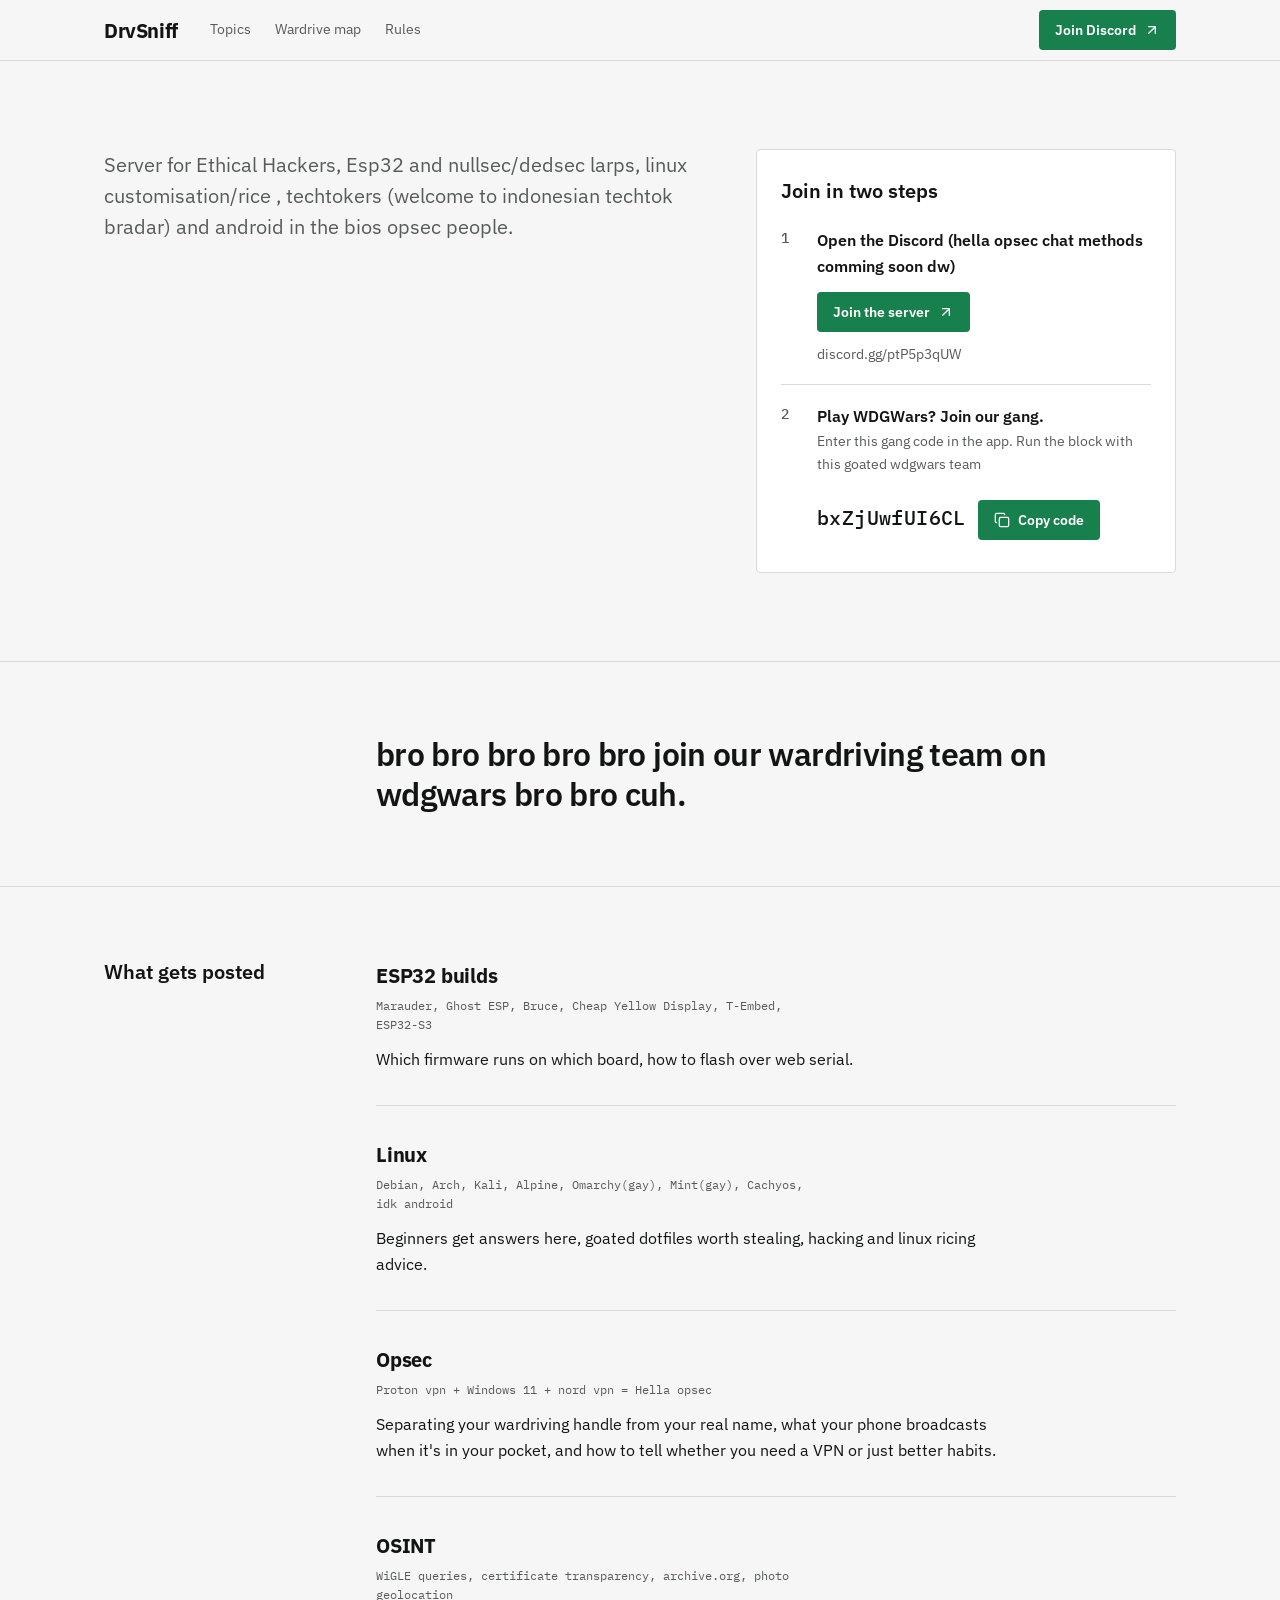
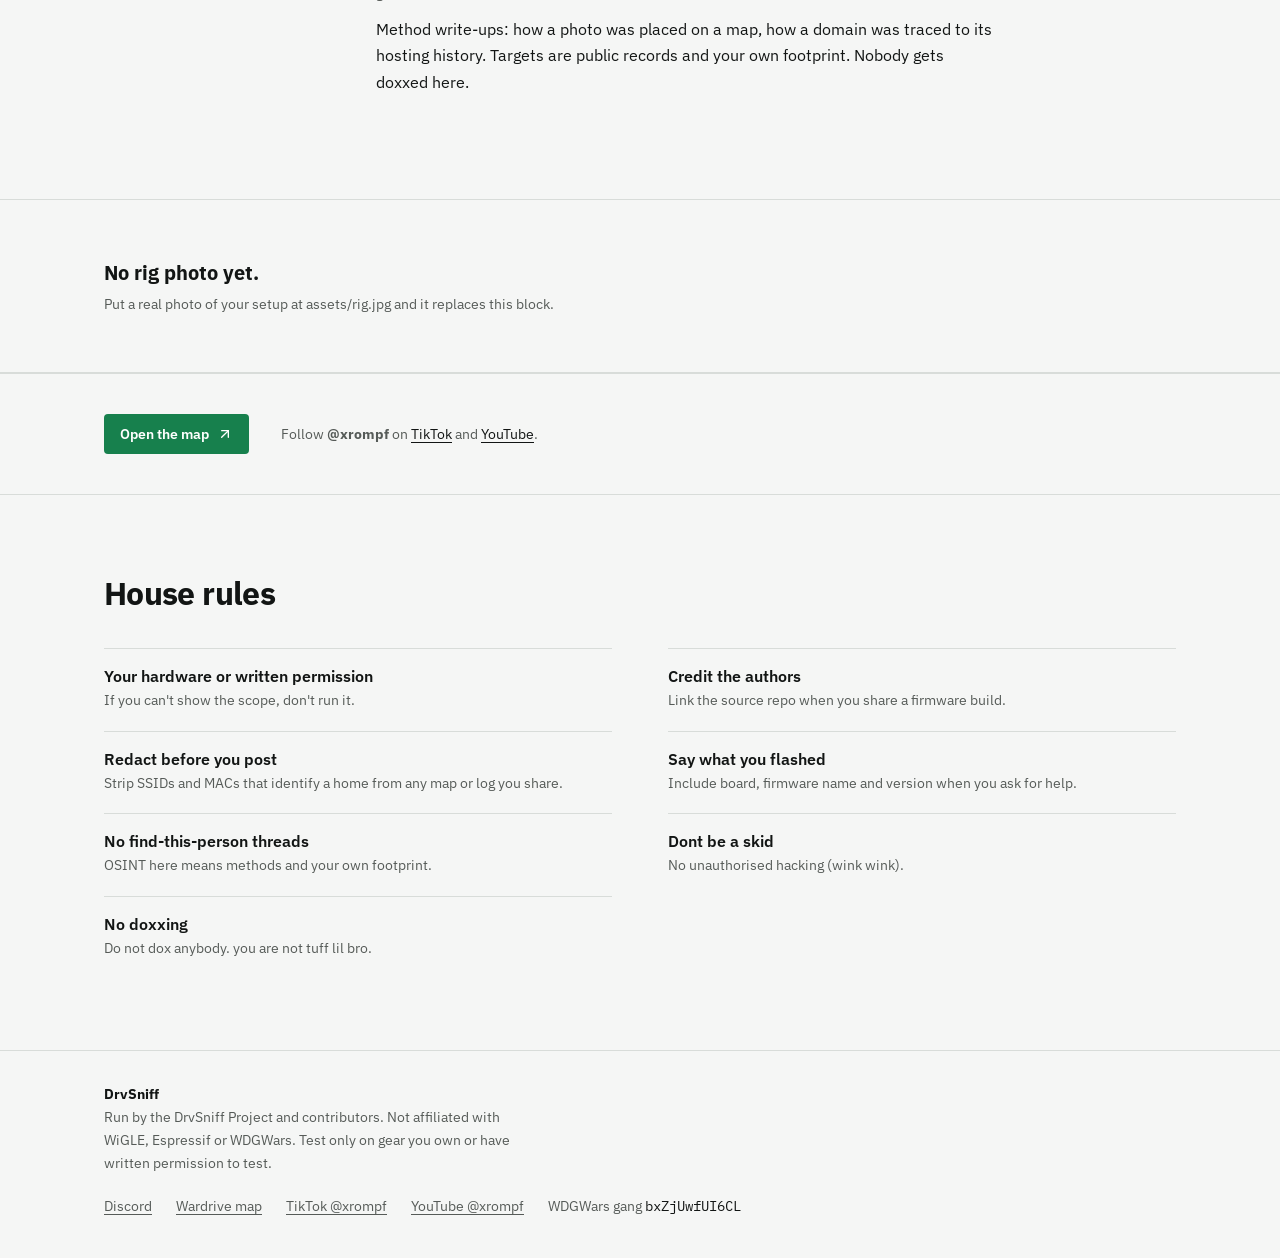
==== index.html @ 6c481dc2 "Modify gang code instruction in index.html Updated the gang code instruction text to include a refer" ====
<!DOCTYPE html>
<html lang="en">
<head>
<meta charset="UTF-8">
<meta name="viewport" content="width=device-width, initial-scale=1, viewport-fit=cover">
<title>DrvSniff</title>
<meta name="description" content=" ">
<link rel="preconnect" href="https://fonts.googleapis.com">
<link rel="preconnect" href="https://fonts.gstatic.com" crossorigin>
<link rel="stylesheet" href="https://fonts.googleapis.com/css2?family=IBM+Plex+Mono:wght@400;500&family=IBM+Plex+Sans:wght@400;600;700&display=swap">
<style>
:root{--bg:#0c0e0d;--panel:#131615;--line:#262a28;--fg:#eceeec;--mute:#9a9e9b;--g:#2fb673;--a:#e2a336;--on-g:#0c0e0d;
--f:"IBM Plex Sans",system-ui,-apple-system,"Segoe UI",Roboto,Helvetica,Arial,sans-serif;
--m:"IBM Plex Mono",ui-monospace,"SF Mono",Menlo,Consolas,monospace;
--s1:12px;--s2:14px;--s3:16px;--s4:20px;--s5:32px;--s6:clamp(36px,6vw,60px);
color-scheme:dark;box-sizing:border-box;padding-top:env(safe-area-inset-top,0px);padding-bottom:env(safe-area-inset-bottom,0px)}
@media(prefers-color-scheme:light){:root:not([data-theme="dark"]){--bg:#f5f6f5;--panel:#fff;--line:#d8dcd9;--fg:#121514;--mute:#565b58;--g:#17804d;--a:#8f5f00;--on-g:#fff;color-scheme:light}}
:root[data-theme="light"]{--bg:#f5f6f5;--panel:#fff;--line:#d8dcd9;--fg:#121514;--mute:#565b58;--g:#17804d;--a:#8f5f00;--on-g:#fff;color-scheme:light}
*{box-sizing:border-box}
html{scroll-padding-top:env(safe-area-inset-top,0px)}
body{margin:0;background:var(--bg);color:var(--fg);font:400 var(--s3)/1.65 var(--f);-webkit-font-smoothing:antialiased}
h1,h2,h3,p,ul,ol{margin:0}
ul,ol{padding:0;list-style:none}
a{color:inherit;text-underline-offset:3px;text-decoration-thickness:1px}
:focus-visible{outline:2px solid var(--fg);outline-offset:2px}
.wrap{max-width:1120px;margin:0 auto;padding:0 24px}
.ic{flex:none}
.btn{display:inline-flex;align-items:center;gap:8px;background:var(--g);color:var(--on-g);font:600 var(--s2)/1 var(--f);padding:12px 16px;border:0;border-radius:4px;cursor:pointer;text-decoration:none}
.btn:hover{filter:brightness(1.12)}
.link{background:none;border:0;padding:0;font:inherit;color:var(--fg);text-decoration:underline;text-underline-offset:3px;cursor:pointer}
header{border-bottom:1px solid var(--line)}
header .wrap{display:flex;align-items:center;gap:32px;height:60px}
.logo{font-weight:700;font-size:var(--s4);letter-spacing:-.02em;text-decoration:none}
nav{display:flex;gap:24px;font-size:var(--s2)}
nav a{color:var(--mute);text-decoration:none}
nav a:hover{color:var(--fg)}
header .btn{margin-left:auto}
.hero{display:grid;grid-template-columns:7fr 5fr;gap:64px;align-items:start;padding-top:88px;padding-bottom:88px}
h1{font-size:var(--s6);line-height:1.04;font-weight:700;letter-spacing:-.035em;margin-bottom:28px}
.lede{font-size:var(--s4);line-height:1.55;color:var(--mute);max-width:32em;margin-bottom:20px}
.fine{font-size:var(--s2);color:var(--mute)}
.join{background:var(--panel);border:1px solid var(--line);border-radius:4px;padding:24px}
.join h2{font-size:var(--s4);font-weight:600;margin-bottom:20px}
.join li{display:grid;grid-template-columns:28px 1fr;gap:4px 8px;padding:18px 0;border-top:1px solid var(--line)}
.join li:first-child{border-top:0;padding-top:0}
.join li:last-child{padding-bottom:0}
.join .n{font:500 var(--s2)/1.65 var(--m);color:var(--mute)}
.join b{font-weight:600}
.join .btn{margin:12px 0 8px}
.code{display:flex;flex-wrap:wrap;align-items:center;gap:12px;margin-top:12px}
.code code{font:500 var(--s4)/1 var(--m);letter-spacing:.02em;user-select:all}
section{border-top:1px solid var(--line);padding:72px 0}
.split{display:grid;grid-template-columns:240px 1fr;gap:32px}
h2.t{font-size:var(--s4);font-weight:600;line-height:1.3}
.stmt p{font-size:var(--s5);line-height:1.25;font-weight:600;letter-spacing:-.02em;max-width:24em;margin-left:272px}
.topic{padding:0 0 32px}
.topic+.topic{border-top:1px solid var(--line);padding-top:32px}
.topic h3{font-size:var(--s4);font-weight:700;letter-spacing:-.01em}
.topic .tools{font:400 var(--s1)/1.6 var(--m);color:var(--mute);margin:4px 0 12px}
.topic p{max-width:62ch}
.band{margin:0;border-top:1px solid var(--line);border-bottom:1px solid var(--line)}
.band img{display:block;width:100%;height:clamp(200px,32vw,380px);object-fit:cover}
.band figcaption{font-size:var(--s1);color:var(--mute);padding:10px 24px;max-width:1120px;margin:0 auto}
.band .ph{display:none;padding:56px 24px;max-width:1120px;margin:0 auto;color:var(--mute);font-size:var(--s2)}
.band.empty img,.band.empty figcaption{display:none}
.band.empty .ph{display:block}
.band.empty .ph b{display:block;color:var(--fg);font-size:var(--s4);margin-bottom:4px}
section.go{padding:40px 0}
.go-row{display:flex;flex-wrap:wrap;align-items:center;gap:16px 32px}
.fine a{color:var(--fg)}
.rules h2{font-size:var(--s5);font-weight:700;letter-spacing:-.02em;margin-bottom:28px}
.rules ul{columns:2;column-gap:56px}
.rules li{break-inside:avoid;border-top:1px solid var(--line);padding:14px 0 18px;font-size:var(--s2);color:var(--mute)}
.rules li b{display:block;color:var(--fg);font-size:var(--s3);font-weight:600}
footer{border-top:1px solid var(--line);padding:32px 0 40px;font-size:var(--s2);color:var(--mute)}
footer .wrap{display:flex;flex-wrap:wrap;justify-content:space-between;gap:20px 48px}
footer p{max-width:52ch}
footer strong{color:var(--fg);font-weight:700}
footer ul{display:flex;gap:24px;flex-wrap:wrap}
@media(max-width:820px){
.hero,.split{grid-template-columns:1fr;gap:32px}
.hero{padding-top:56px;padding-bottom:56px}
.stmt p{margin-left:0;font-size:var(--s4)+8px;font-size:26px}
.rules ul{columns:1}
section{padding:56px 0}}
@media(max-width:640px){nav{display:none}header .wrap{gap:16px}}
</style>
</head>
<body>
<svg width="0" height="0" style="position:absolute" aria-hidden="true" focusable="false">
<symbol id="i-copy" viewBox="0 0 24 24" fill="none" stroke="currentColor" stroke-width="2" stroke-linecap="round" stroke-linejoin="round"><rect width="14" height="14" x="8" y="8" rx="2" ry="2"/><path d="M4 16c-1.1 0-2-.9-2-2V4c0-1.1.9-2 2-2h10c1.1 0 2 .9 2 2"/></symbol>
<symbol id="i-ext" viewBox="0 0 24 24" fill="none" stroke="currentColor" stroke-width="2" stroke-linecap="round" stroke-linejoin="round"><path d="M7 7h10v10"/><path d="M7 17 17 7"/></symbol>
</svg>

<header>
  <div class="wrap">
    <a class="logo" href="/">DrvSniff</a>
    <nav aria-label="Main">
      <a href="#topics">Topics</a>
      <a href="/wd-map/">Wardrive map</a>
      <a href="#rules">Rules</a>
    </nav>
    <a class="btn" href="https://discord.gg/ptP5p3qUW" target="_blank" rel="noopener">Join Discord <svg class="ic" width="16" height="16"><use href="#i-ext"/></svg></a>
  </div>
</header>

<main>
<div class="wrap hero">
  <div>
  
    <p class="lede">Server for Ethical Hackers, Esp32 and nullsec/dedsec larps, linux customisation/rice , techtokers (welcome to indonesian techtok bradar) and android in the bios opsec people.</p>
   
  </div>
  <div class="join">
    <h2>Join in two steps</h2>
    <ol>
      <li><span class="n">1</span><div>
        <b>Open the Discord (hella opsec chat methods comming soon dw)</b><br>
        <a class="btn" href="https://discord.gg/ptP5p3qUW" target="_blank" rel="noopener">Join the server <svg class="ic" width="16" height="16"><use href="#i-ext"/></svg></a><br>
        <span class="fine">discord.gg/ptP5p3qUW</span>
        
      </div></li>
      <li><span class="n">2</span><div>
        <b>Play WDGWars? Join our gang.</b>
        <p class="fine">Enter this gang code in the app. Run the block with this goated wdgwars team </p>
        <div class="code">
          <code id="gang">bxZjUwfUI6CL</code>
          <button class="btn" id="copy" type="button"><svg class="ic" width="16" height="16"><use href="#i-copy"/></svg><span aria-live="polite">Copy code</span></button>
        </div>
      </div></li>
    </ol>
  </div>
</div>

<section class="stmt">
  <div class="wrap"><p>bro bro bro bro bro join our wardriving team on wdgwars bro bro cuh.</p></div>
</section>

<section id="topics">
  <div class="wrap split">
    <h2 class="t">What gets posted</h2>
    <div>
      <div class="topic">
        <h3>ESP32 builds</h3>
        <p class="tools">Marauder, Ghost ESP, Bruce, Cheap Yellow Display, T-Embed, ESP32-S3</p>
        <p>Which firmware runs on which board, how to flash over web serial.</p>
      </div>
      <div class="topic">
        <h3>Linux</h3>
        <p class="tools">Debian, Arch, Kali, Alpine, Omarchy(gay), Mint(gay), Cachyos, idk android </p>
        <p>Beginners get answers here, goated dotfiles worth stealing, hacking and linux ricing advice.</p>
      </div>
      <div class="topic">
        <h3>Opsec</h3>
        <p class="tools">Proton vpn + Windows 11 + nord vpn = Hella opsec</p>
        <p>Separating your wardriving handle from your real name, what your phone broadcasts when it's in your pocket, and how to tell whether you need a VPN or just better habits.</p>
      </div>
      <div class="topic">
        <h3>OSINT</h3>
        <p class="tools">WiGLE queries, certificate transparency, archive.org, photo geolocation</p>
        <p>Method write-ups: how a photo was placed on a map, how a domain was traced to its hosting history. Targets are public records and your own footprint. Nobody gets doxxed here.</p>
      </div>
    </div>
  </div>
</section>

<figure class="band" id="band">
  <img src="assets/rig.jpg" alt="ESP32 wardriving rig on a car dashboard with a GPS module and USB power bank" loading="lazy" onerror="this.parentNode.classList.add('empty')">
  <figcaption>Field rig: ESP32 board, GPS module and a power bank on the dash.</figcaption>
  <div class="ph"><b>No rig photo yet.</b>Put a real photo of your setup at assets/rig.jpg and it replaces this block.</div>
</figure>

<section class="go">
  <div class="wrap go-row"><a class="btn" href="/wd-map/">Open the map <svg class="ic" width="16" height="16"><use href="#i-ext"/></svg></a><p class="fine">Follow <b>@xrompf</b> on <a href="https://www.tiktok.com/@xrompf" target="_blank" rel="noopener">TikTok</a> and <a href="https://www.youtube.com/@xrompf" target="_blank" rel="noopener">YouTube</a>.</p></div>
</section>

<section class="rules" id="rules">
  <div class="wrap">
    <h2>House rules</h2>
    <ul>
      <li><b>Your hardware or written permission</b>If you can't show the scope, don't run it.</li>
      <li><b>Redact before you post</b>Strip SSIDs and MACs that identify a home from any map or log you share.</li>
      <li><b>No find-this-person threads</b>OSINT here means methods and your own footprint.</li>
      <li><b>No doxxing</b>Do not dox anybody. you are not tuff lil bro.</li>
      <li><b>Credit the authors</b>Link the source repo when you share a firmware build.</li>
      <li><b>Say what you flashed</b>Include board, firmware name and version when you ask for help.</li>
      <li><b>Dont be a skid </b>No unauthorised hacking (wink wink).</li>
    </ul>
  </div>
</section>
</main>

<footer>
  <div class="wrap">
    <p><strong>DrvSniff</strong><br>Run by the DrvSniff Project and contributors. Not affiliated with WiGLE, Espressif or WDGWars. Test only on gear you own or have written permission to test.</p>
    <ul>
      <li><a href="https://discord.gg/ptP5p3qUW" target="_blank" rel="noopener">Discord</a></li>
      <li><a href="/wd-map/">Wardrive map</a></li>
      <li><a href="https://www.tiktok.com/@xrompf" target="_blank" rel="noopener">TikTok @xrompf</a></li>
      <li><a href="https://www.youtube.com/@xrompf" target="_blank" rel="noopener">YouTube @xrompf</a></li>
      <li>WDGWars gang <code style="font-family:var(--m);color:var(--fg)">bxZjUwfUI6CL</code></li>
    </ul>
  </div>
</footer>

<script>
(function(){
var cb=document.getElementById('copy'),code=document.getElementById('gang'),lab=cb.querySelector('span');
cb.addEventListener('click',function(){
  function done(m){lab.textContent=m;setTimeout(function(){lab.textContent='Copy code';},2000);}
  function sel(){var r=document.createRange();r.selectNodeContents(code);var s=getSelection();s.removeAllRanges();s.addRange(r);done('Press Ctrl+C');}
  try{navigator.clipboard.writeText(code.textContent).then(function(){done('Copied');},sel);}catch(e){sel();}
});
})();
</script>
</body>
</html>
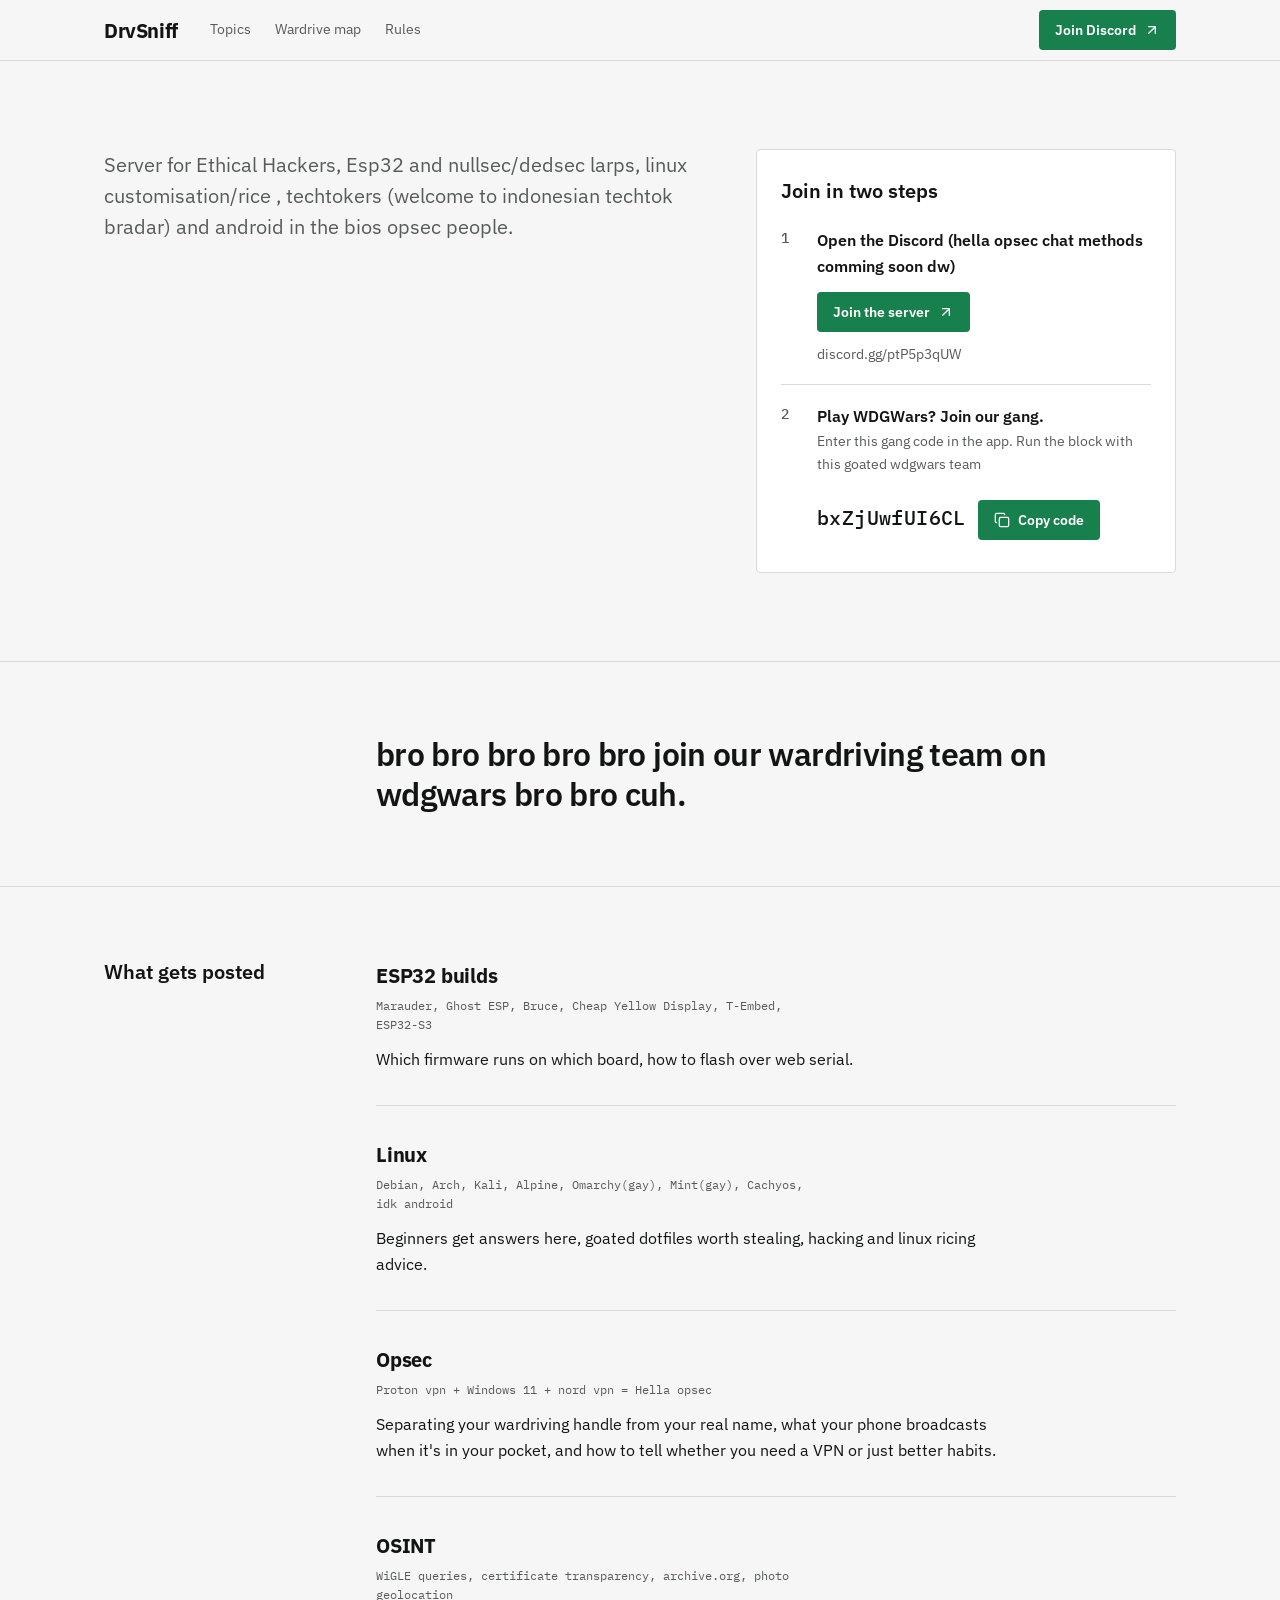
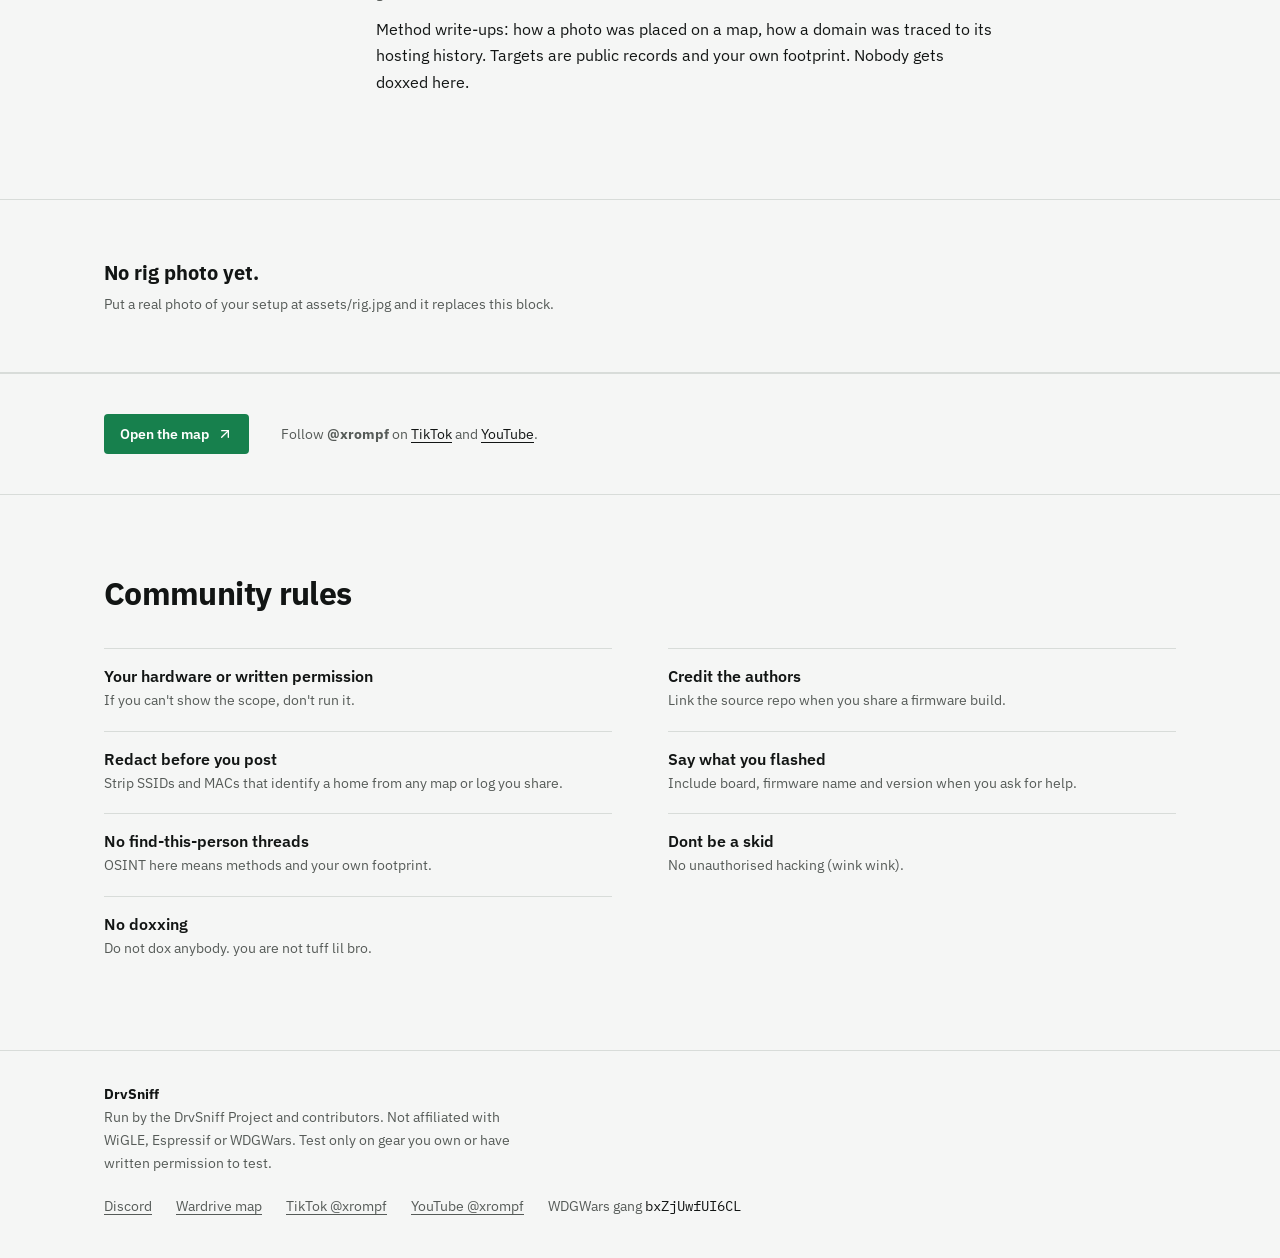
==== commit 1976bd1b: "Change 'House rules' to 'Community rules'" ====
--- a/index.html
+++ b/index.html
@@ -176,7 +176,7 @@
 
 <section class="rules" id="rules">
   <div class="wrap">
-    <h2>House rules</h2>
+    <h2>Community rules</h2>
     <ul>
       <li><b>Your hardware or written permission</b>If you can't show the scope, don't run it.</li>
       <li><b>Redact before you post</b>Strip SSIDs and MACs that identify a home from any map or log you share.</li>
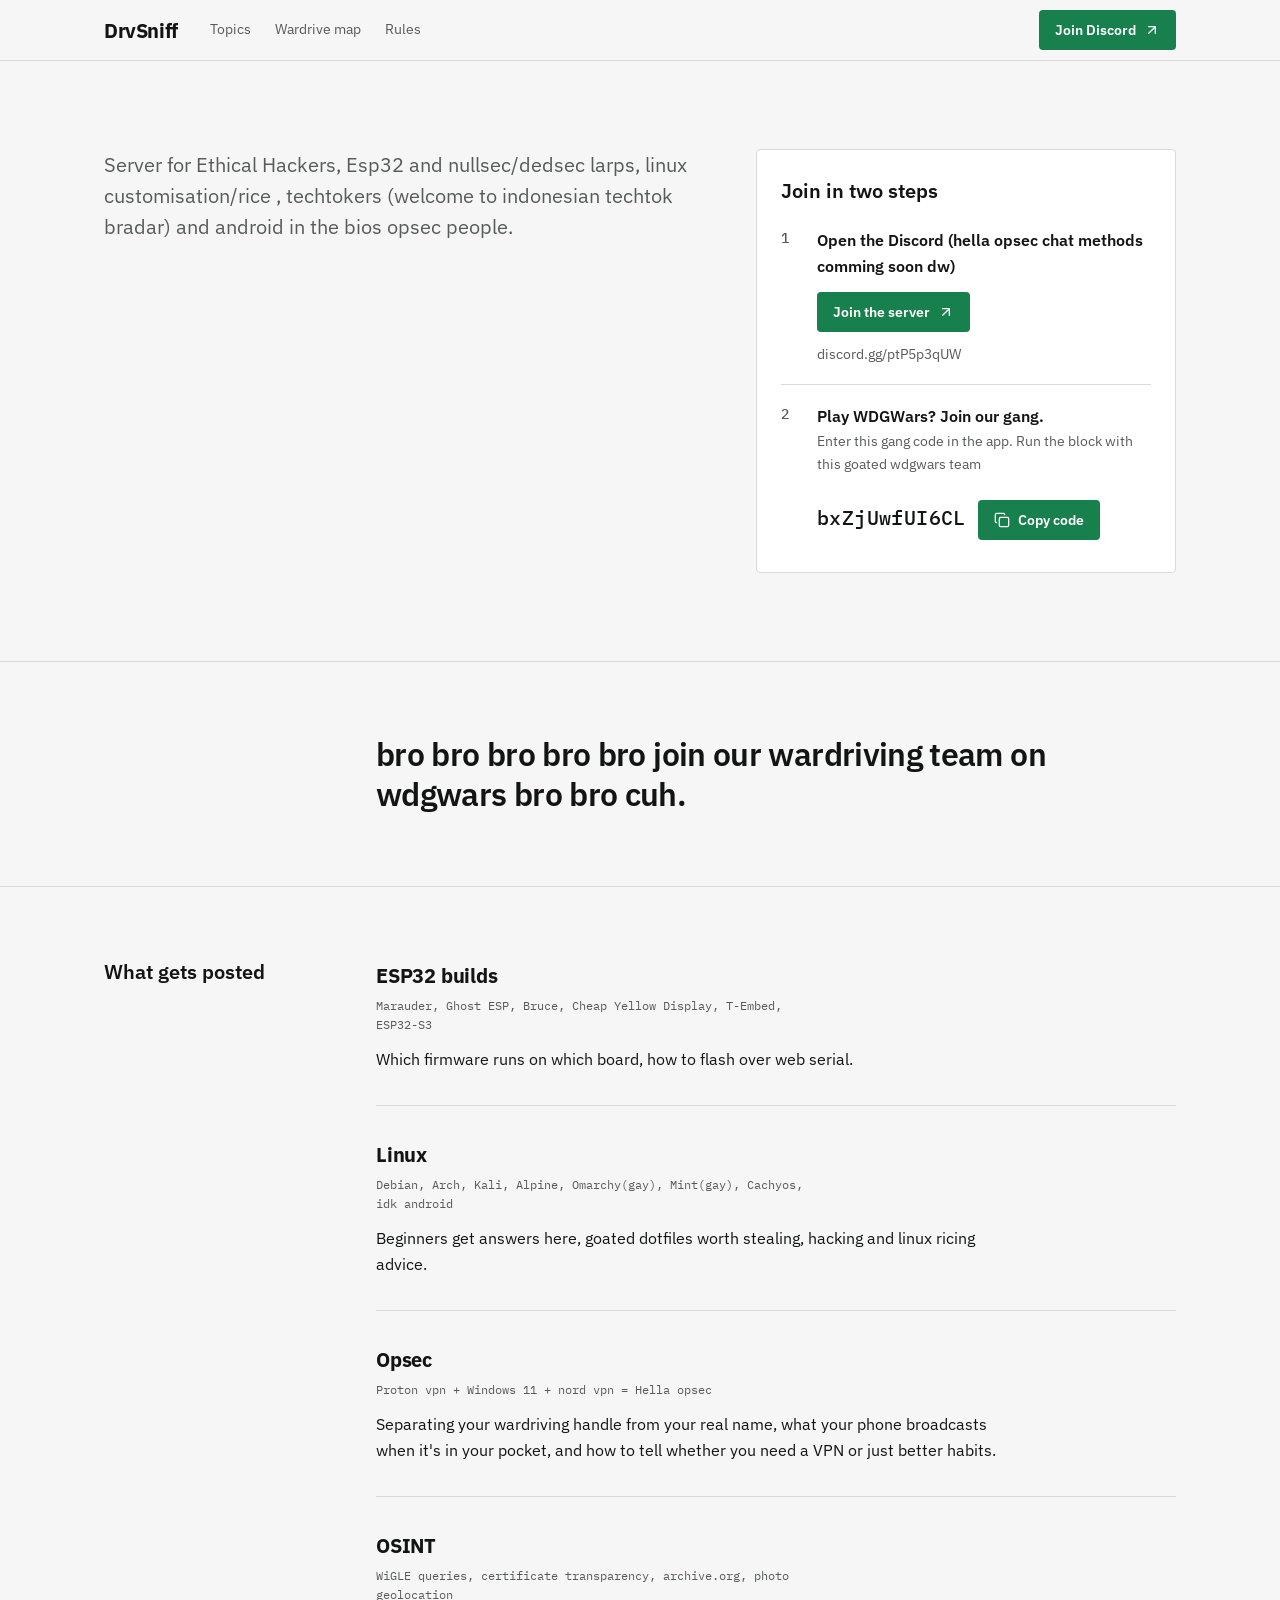
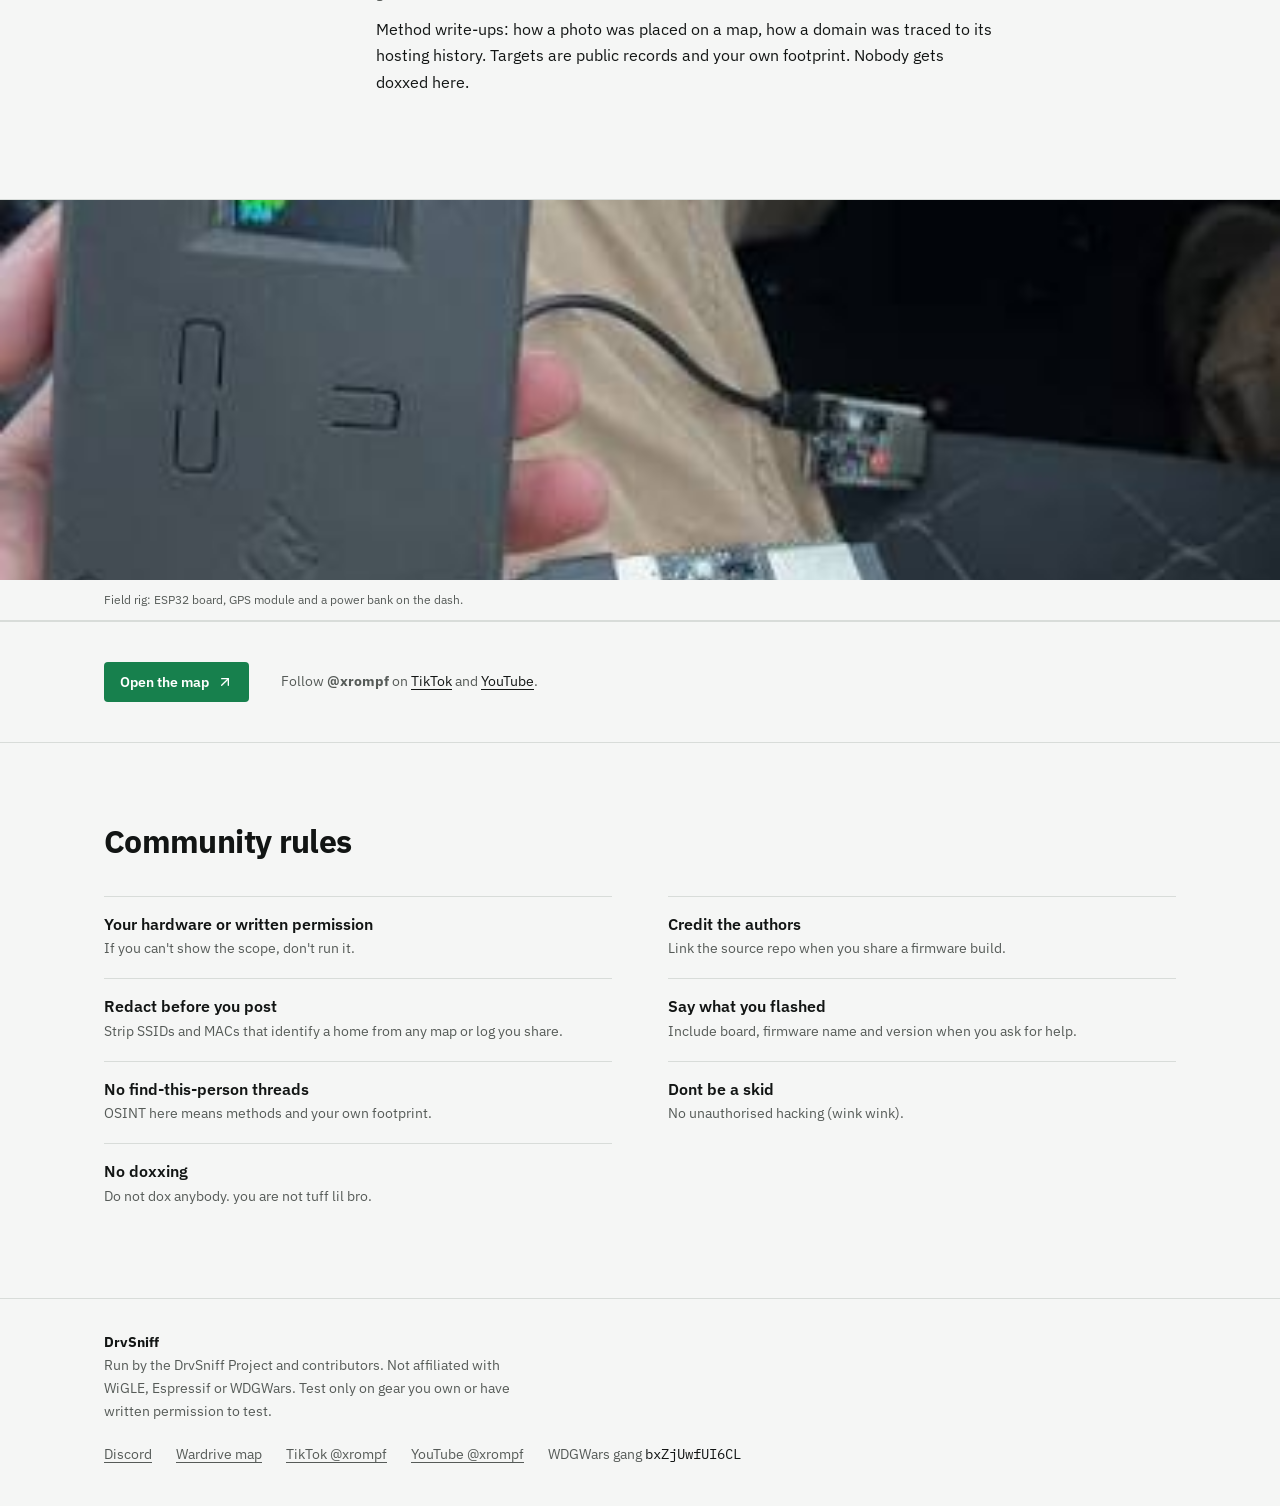
==== commit 772fd1e1: "Update index.html" ====
--- a/index.html
+++ b/index.html
@@ -165,7 +165,7 @@
 </section>
 
 <figure class="band" id="band">
-  <img src="assets/rig.jpg" alt="ESP32 wardriving rig on a car dashboard with a GPS module and USB power bank" loading="lazy" onerror="this.parentNode.classList.add('empty')">
+  <img src="assets/rip.jpeg" alt="ESP32 wardriving rig on a car dashboard with a GPS module and USB power bank" loading="lazy" onerror="this.parentNode.classList.add('empty')">
   <figcaption>Field rig: ESP32 board, GPS module and a power bank on the dash.</figcaption>
   <div class="ph"><b>No rig photo yet.</b>Put a real photo of your setup at assets/rig.jpg and it replaces this block.</div>
 </figure>
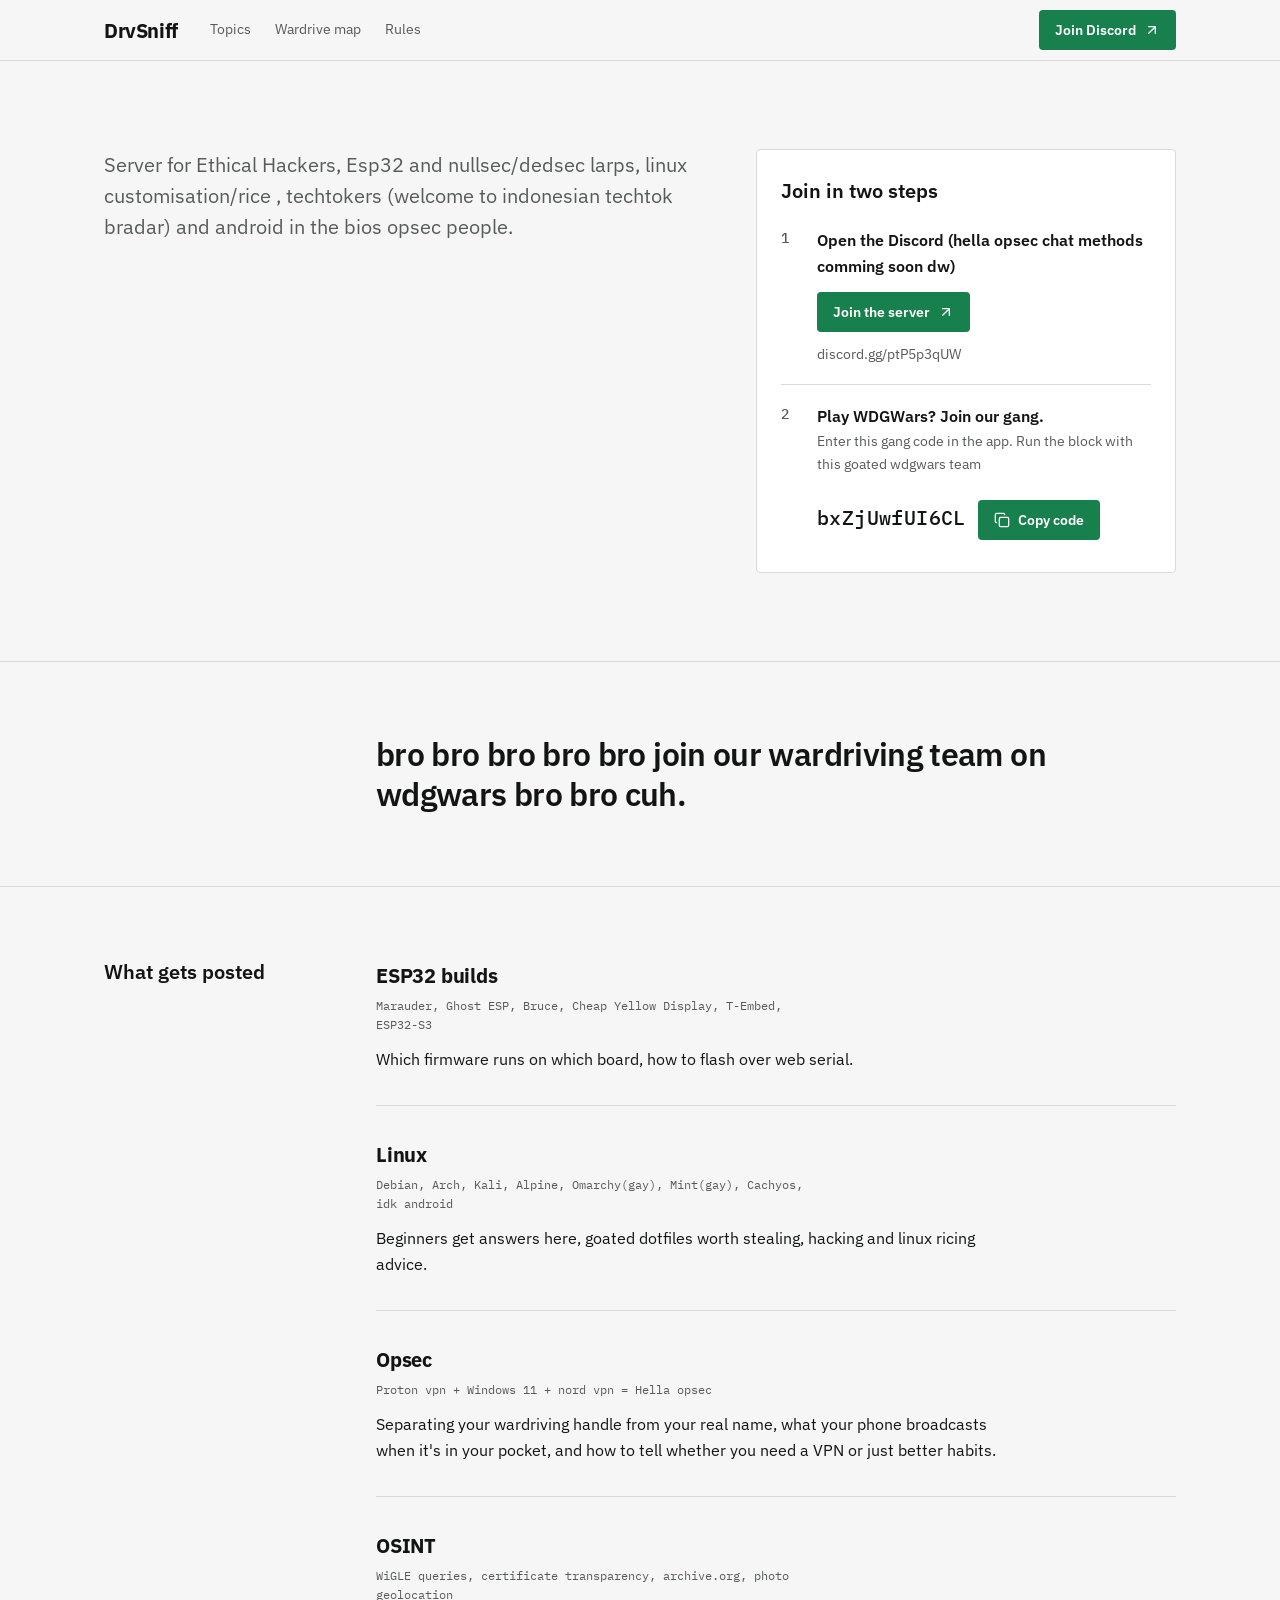
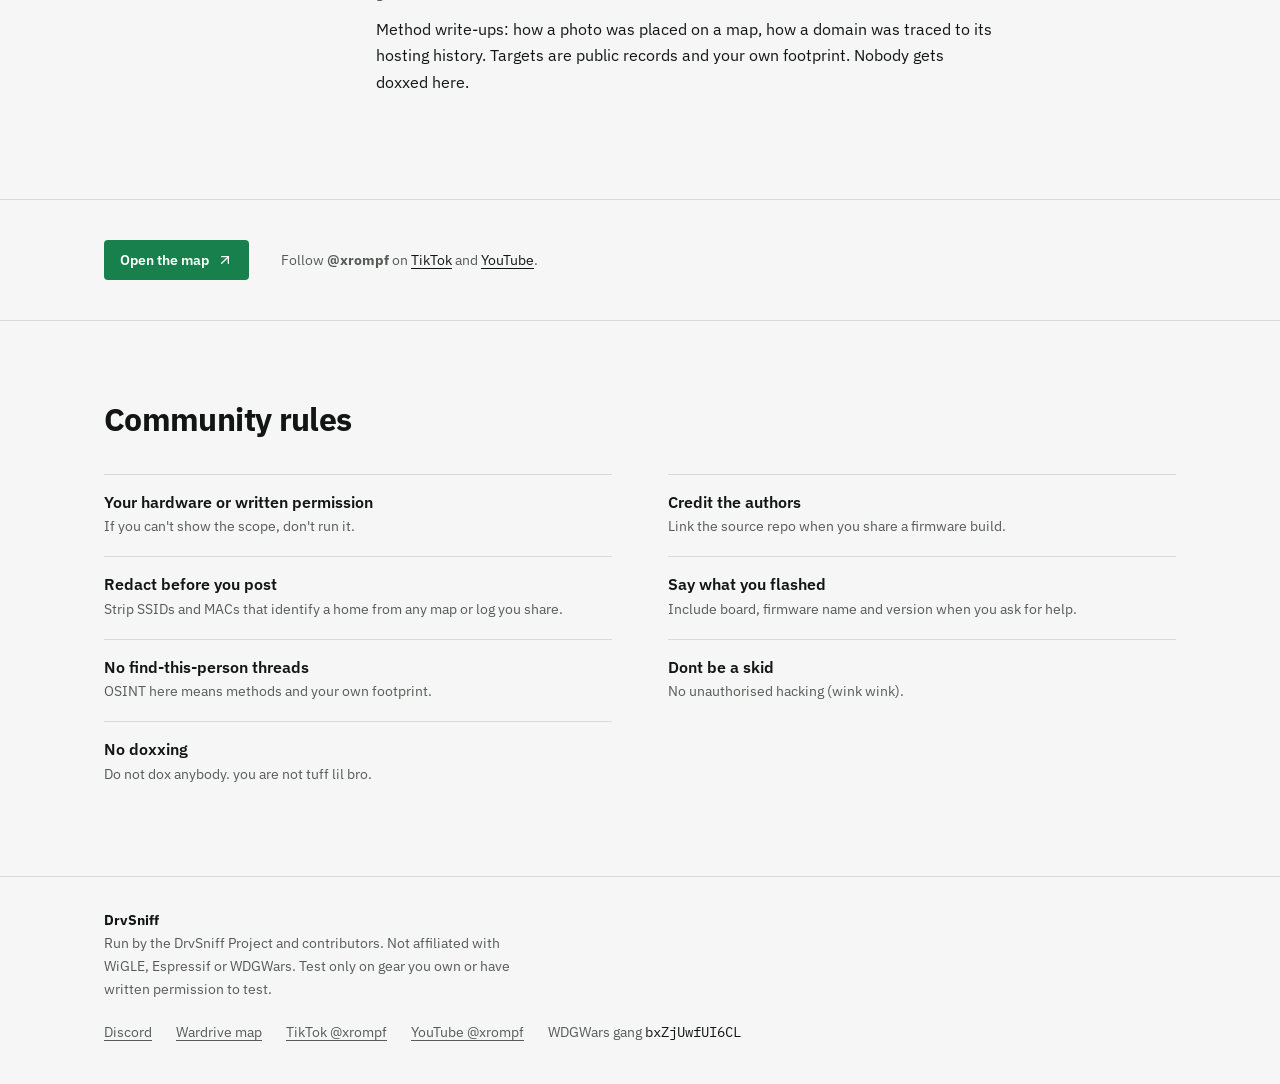
==== commit abb0c65f: "Remove rig photo section from index.html Removed the figure section containing the rig photo and cap" ====
--- a/index.html
+++ b/index.html
@@ -164,11 +164,7 @@
   </div>
 </section>
 
-<figure class="band" id="band">
-  <img src="assets/rip.jpeg" alt="ESP32 wardriving rig on a car dashboard with a GPS module and USB power bank" loading="lazy" onerror="this.parentNode.classList.add('empty')">
-  <figcaption>Field rig: ESP32 board, GPS module and a power bank on the dash.</figcaption>
-  <div class="ph"><b>No rig photo yet.</b>Put a real photo of your setup at assets/rig.jpg and it replaces this block.</div>
-</figure>
+
 
 <section class="go">
   <div class="wrap go-row"><a class="btn" href="/wd-map/">Open the map <svg class="ic" width="16" height="16"><use href="#i-ext"/></svg></a><p class="fine">Follow <b>@xrompf</b> on <a href="https://www.tiktok.com/@xrompf" target="_blank" rel="noopener">TikTok</a> and <a href="https://www.youtube.com/@xrompf" target="_blank" rel="noopener">YouTube</a>.</p></div>
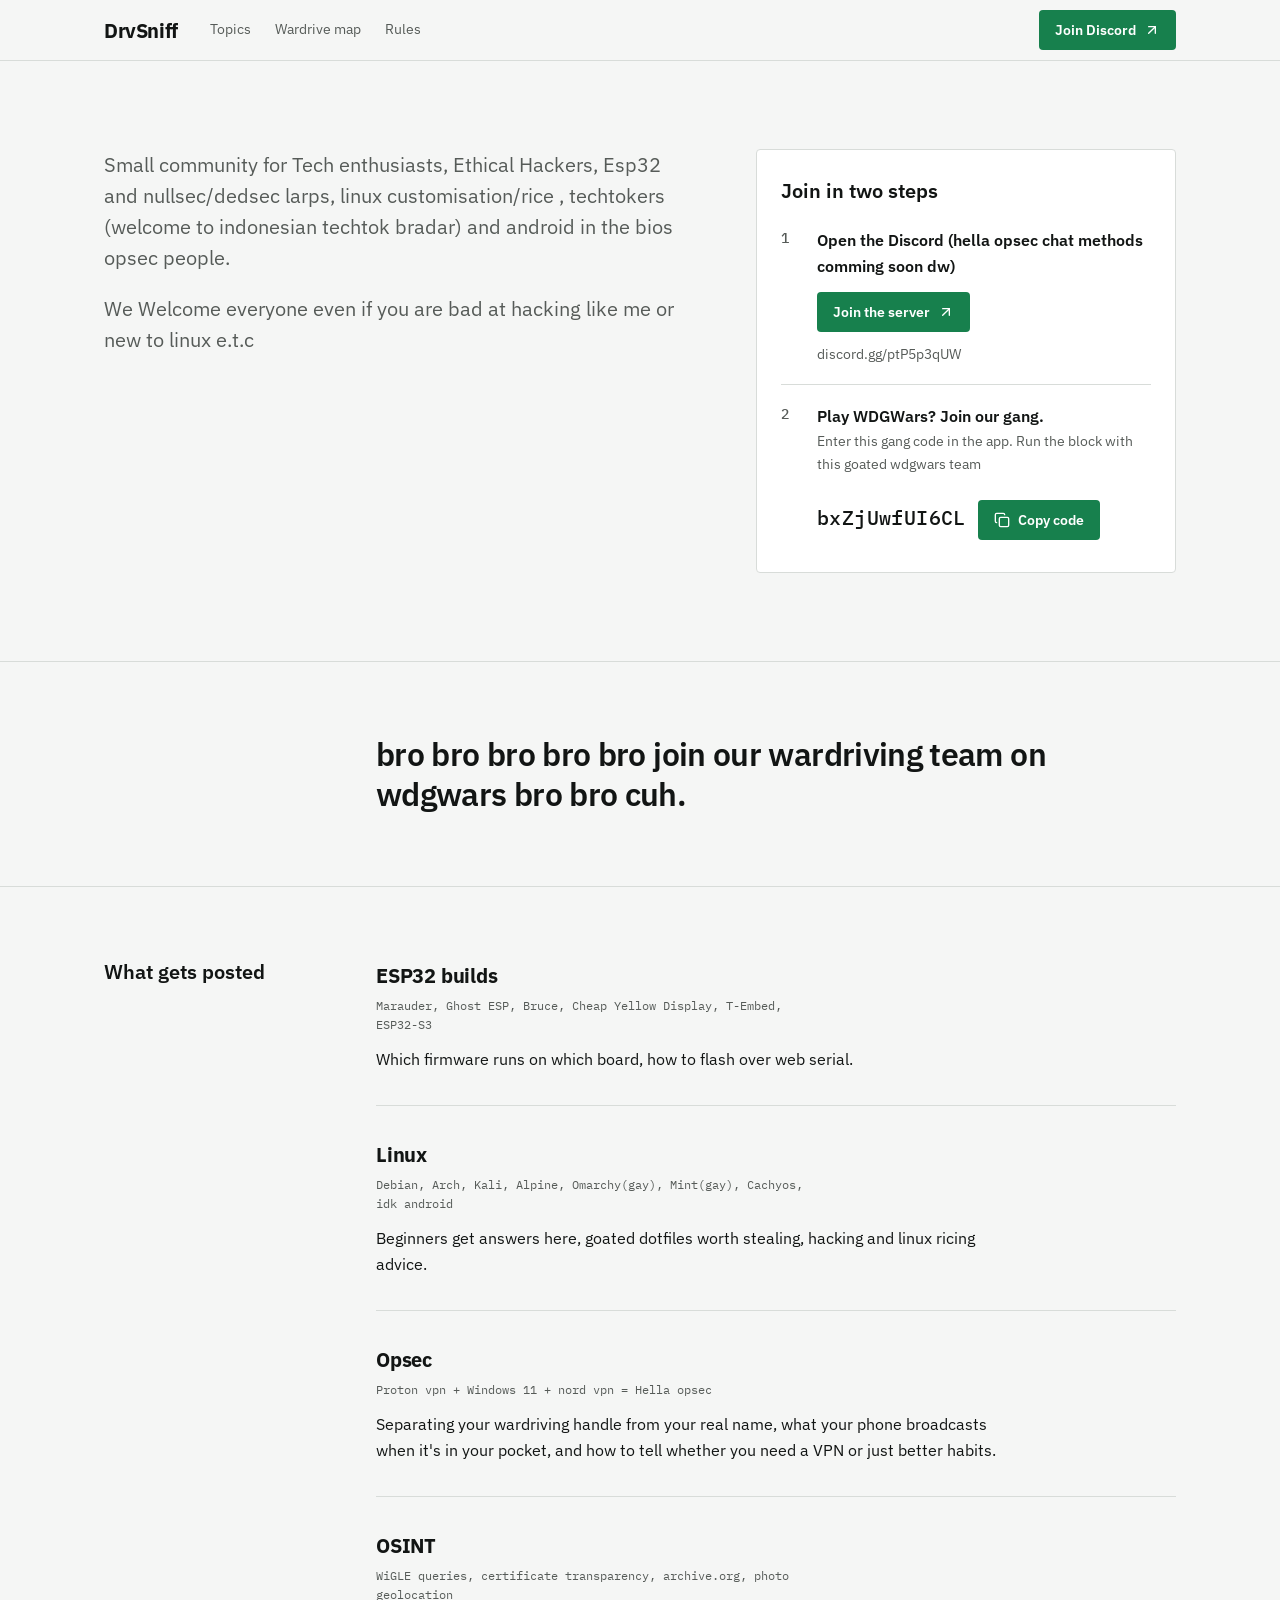
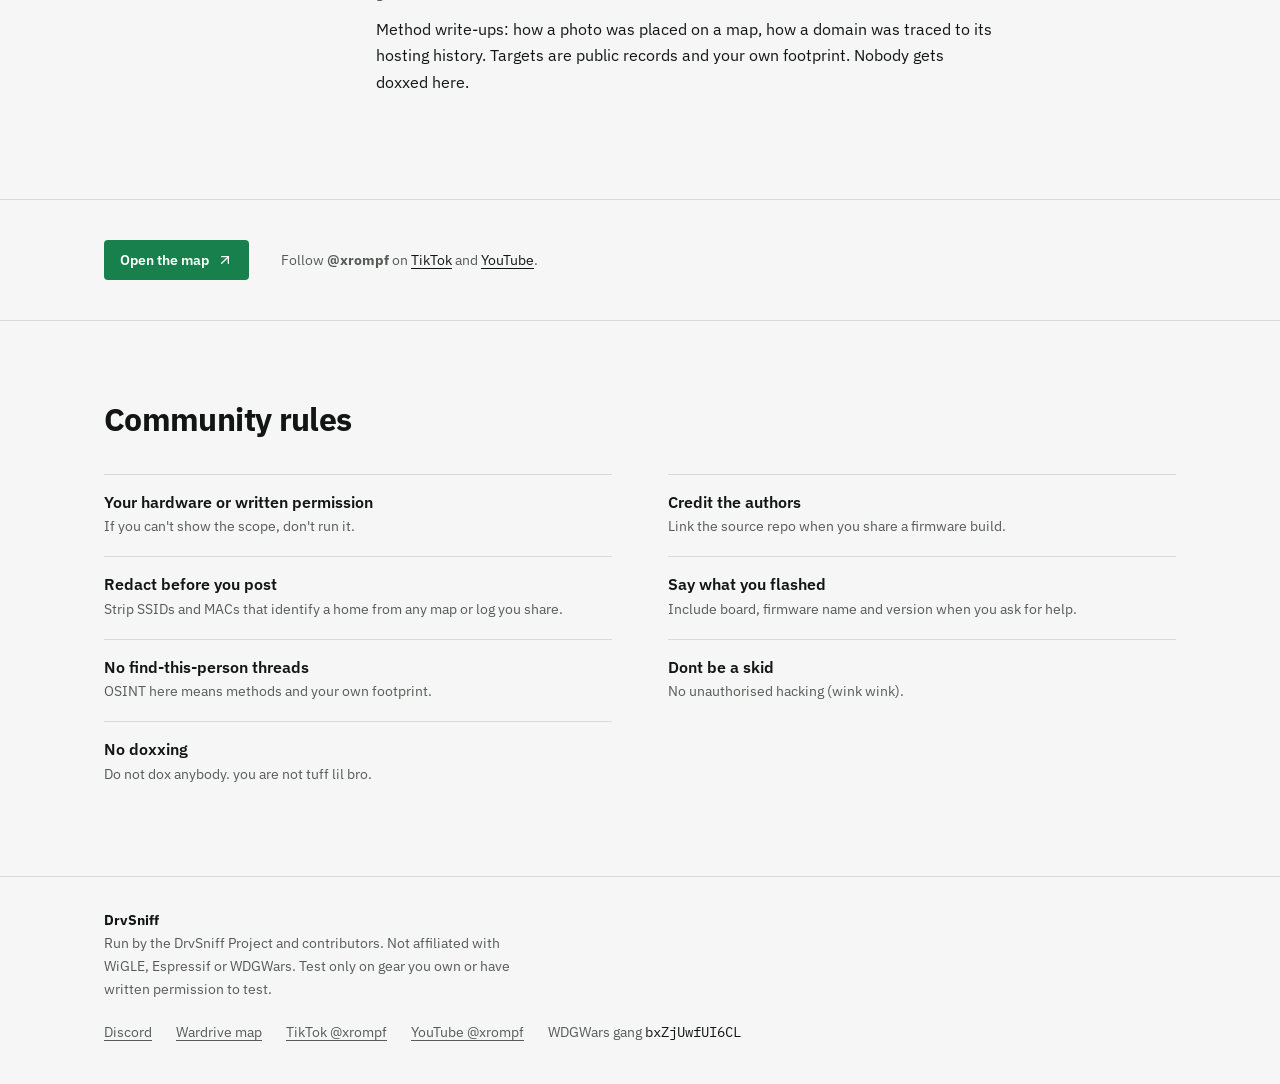
==== commit d4a79f90: "Update index.html" ====
--- a/index.html
+++ b/index.html
@@ -108,8 +108,8 @@
 <div class="wrap hero">
   <div>
   
-    <p class="lede">Server for Ethical Hackers, Esp32 and nullsec/dedsec larps, linux customisation/rice , techtokers (welcome to indonesian techtok bradar) and android in the bios opsec people.</p>
-   
+    <p class="lede">Small community for Tech enthusiasts, Ethical Hackers, Esp32 and nullsec/dedsec larps, linux customisation/rice , techtokers (welcome to indonesian techtok bradar) and android in the bios opsec people.</p>
+    <p class="lede">We Welcome everyone even if you are bad at hacking like me or new to linux e.t.c </p>
   </div>
   <div class="join">
     <h2>Join in two steps</h2>
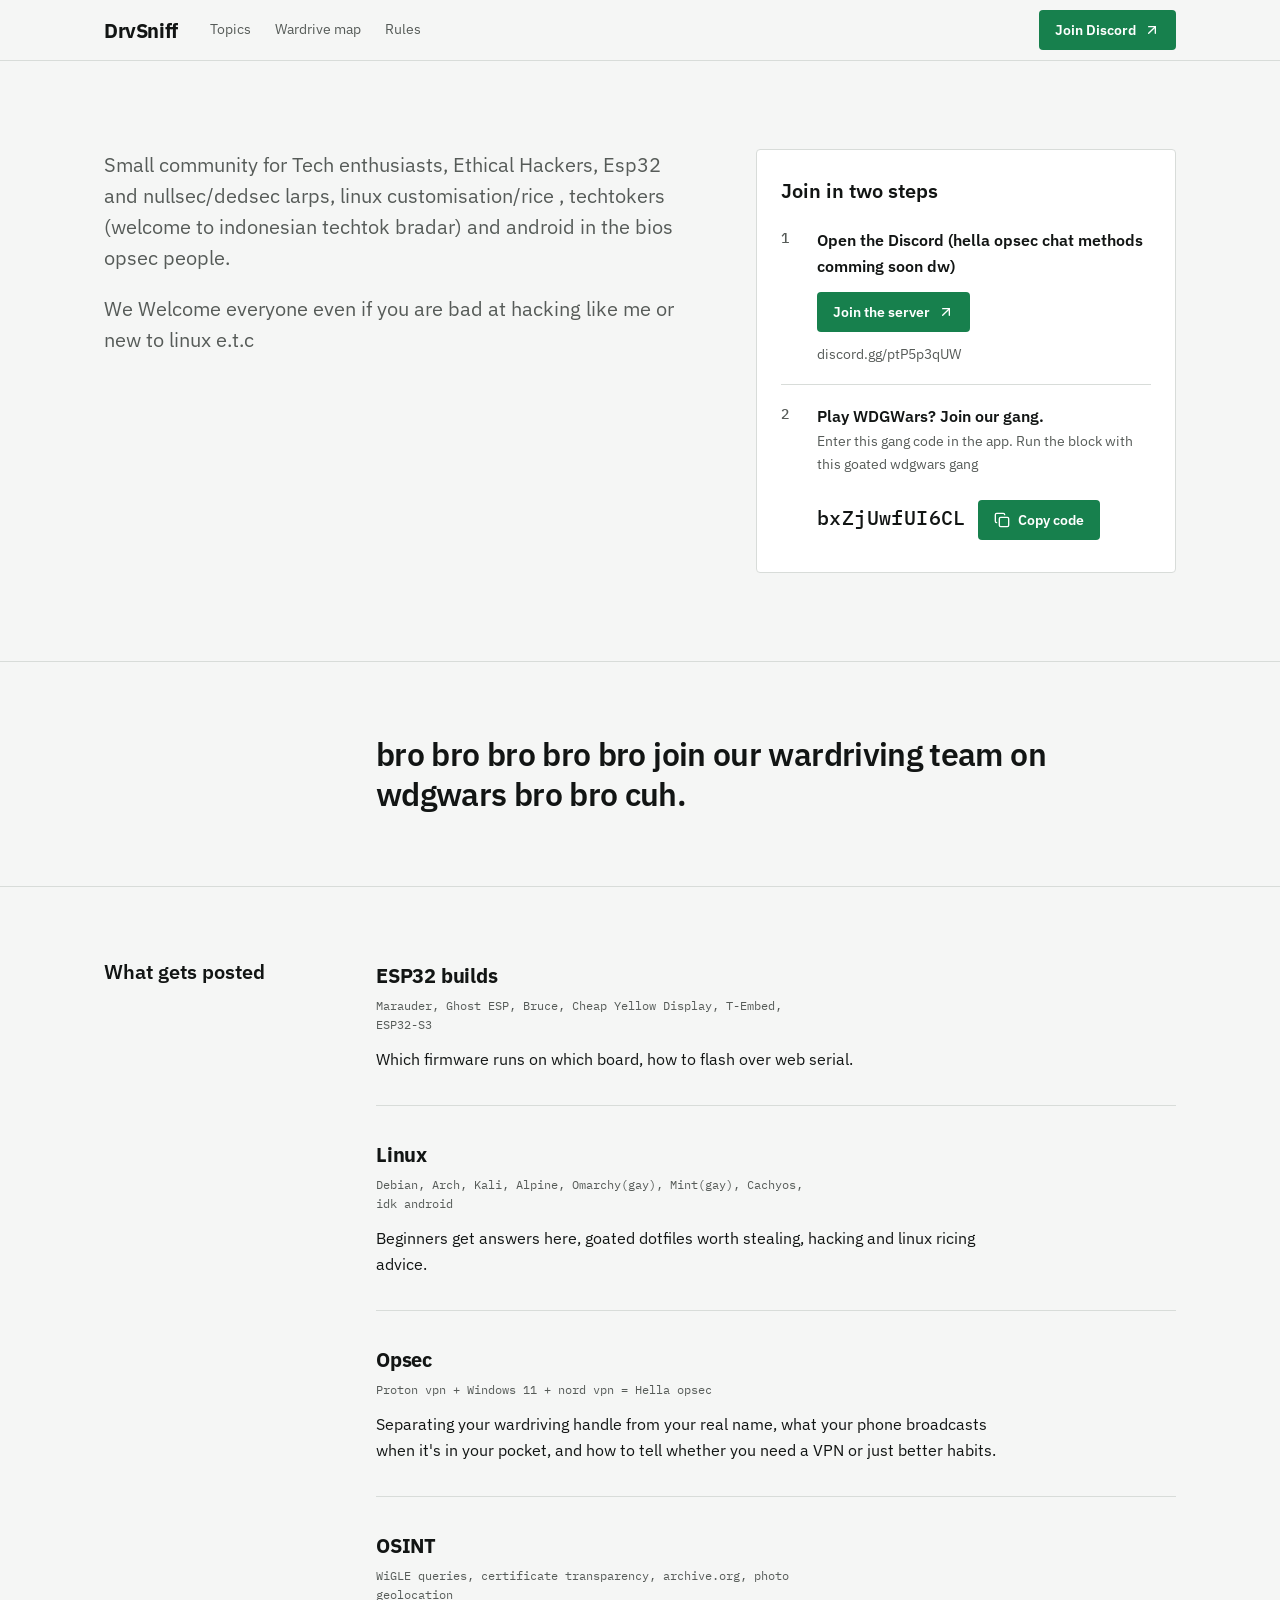
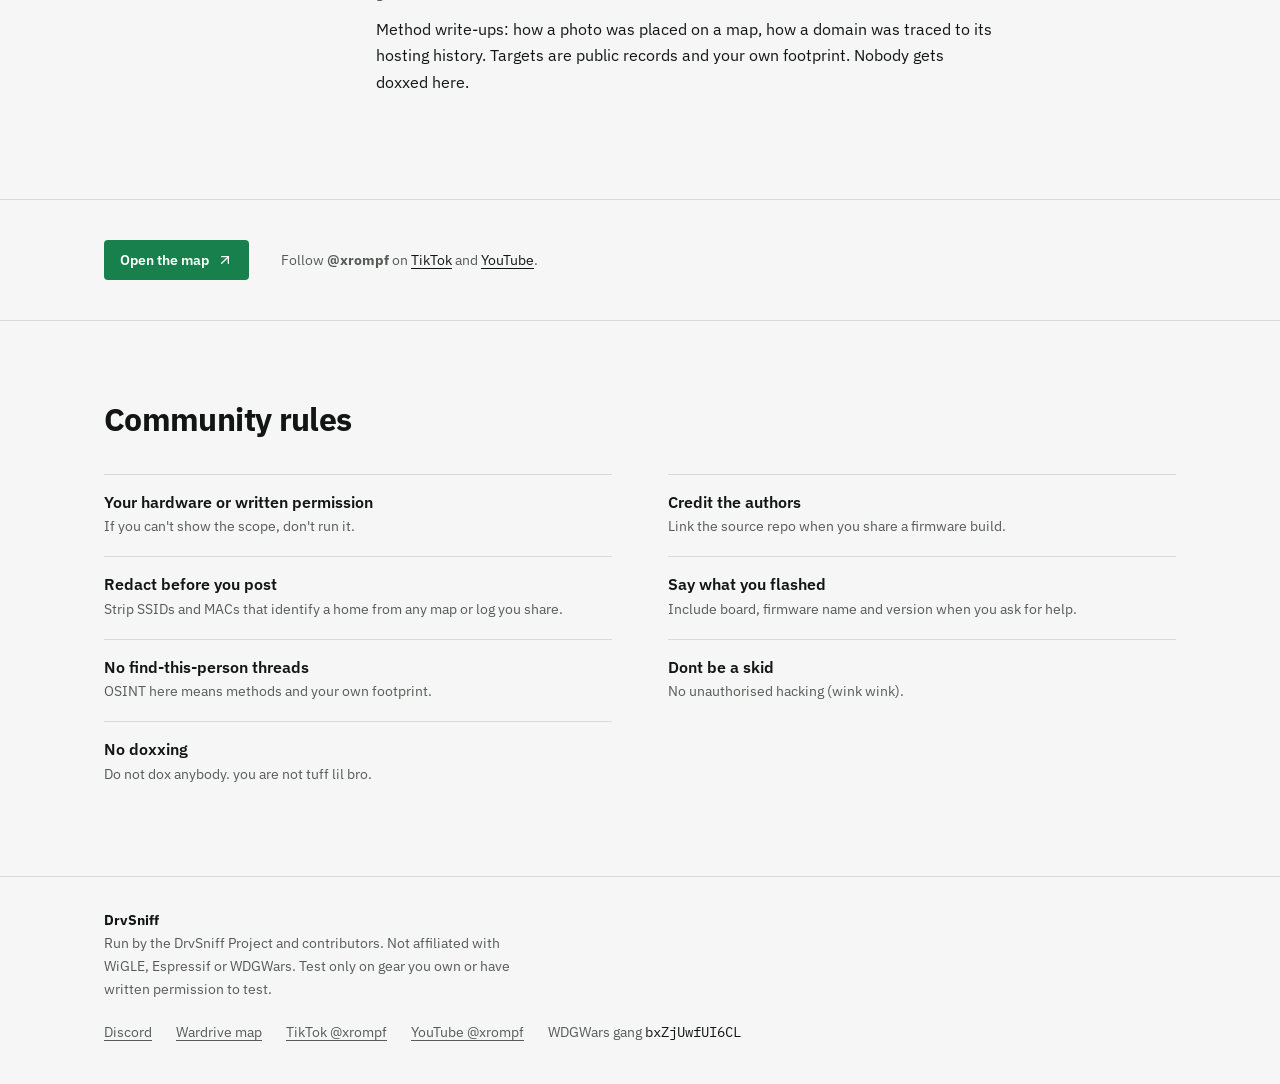
==== commit da55340e: "Update gang code message in index.html" ====
--- a/index.html
+++ b/index.html
@@ -122,7 +122,7 @@
       </div></li>
       <li><span class="n">2</span><div>
         <b>Play WDGWars? Join our gang.</b>
-        <p class="fine">Enter this gang code in the app. Run the block with this goated wdgwars team </p>
+        <p class="fine">Enter this gang code in the app. Run the block with this goated wdgwars gang </p>
         <div class="code">
           <code id="gang">bxZjUwfUI6CL</code>
           <button class="btn" id="copy" type="button"><svg class="ic" width="16" height="16"><use href="#i-copy"/></svg><span aria-live="polite">Copy code</span></button>
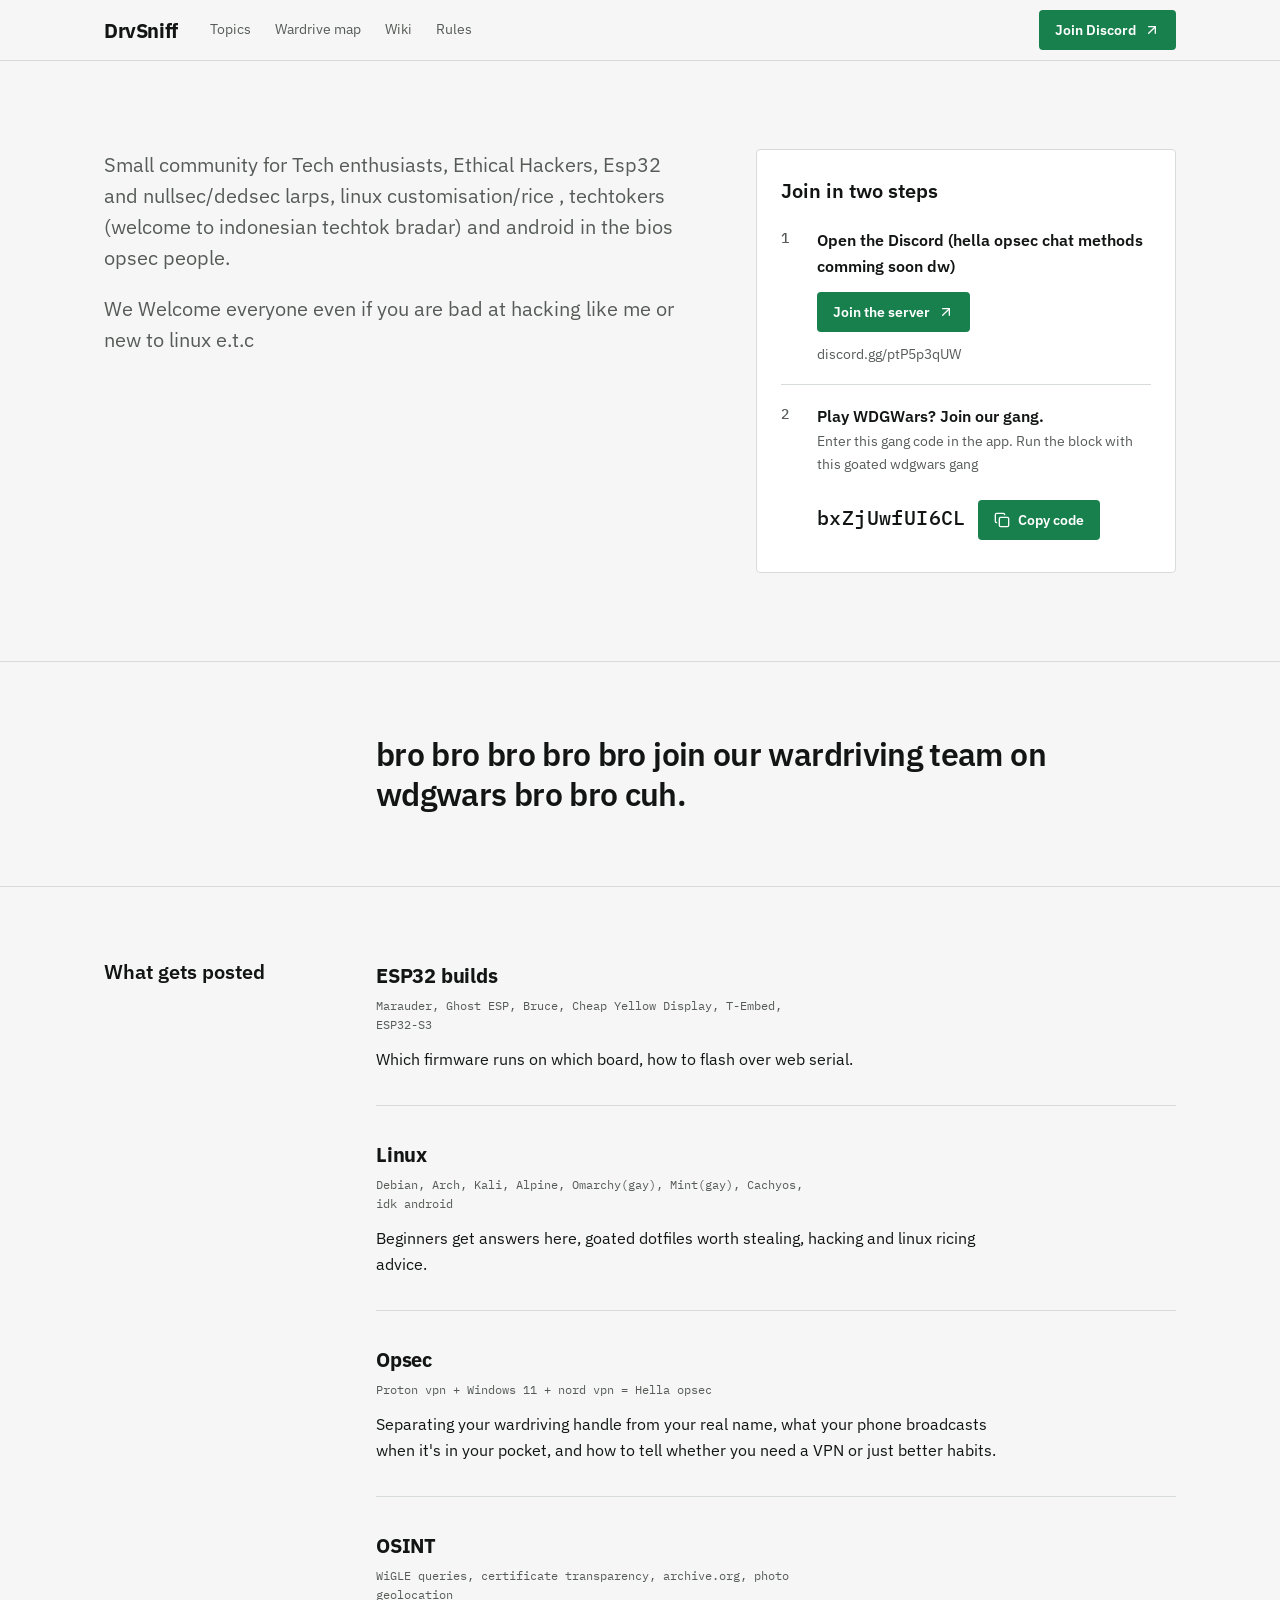
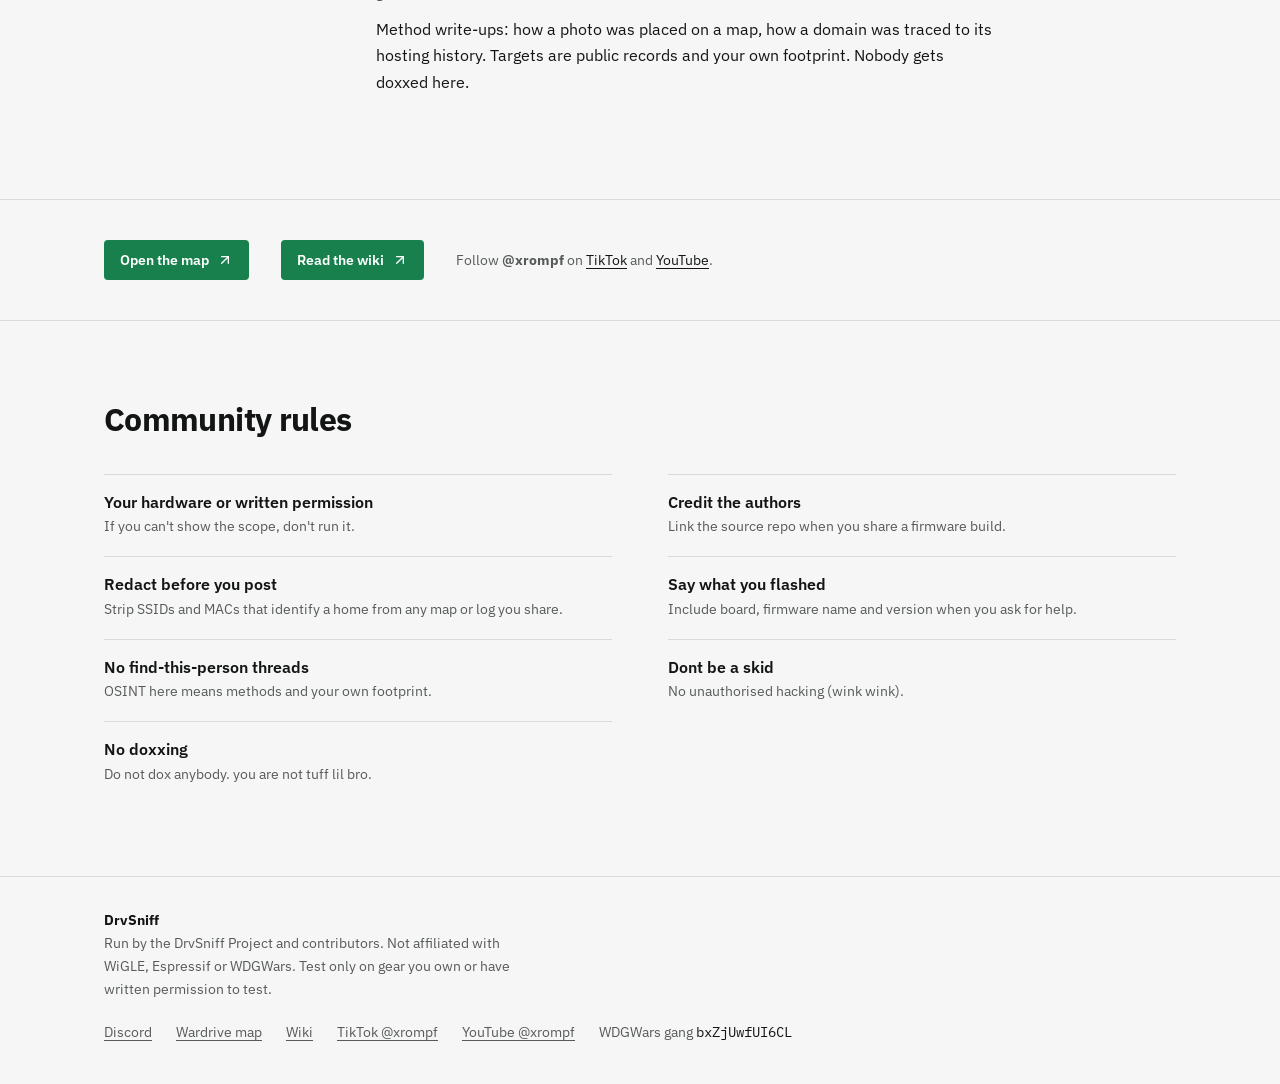
==== commit c5ca3c82: "Add Wiki link to navigation and footer sections" ====
--- a/index.html
+++ b/index.html
@@ -98,6 +98,7 @@
     <nav aria-label="Main">
       <a href="#topics">Topics</a>
       <a href="/wd-map/">Wardrive map</a>
+      <a href="https://drvsniff.github.io/wiki/">Wiki</a>
       <a href="#rules">Rules</a>
     </nav>
     <a class="btn" href="https://discord.gg/ptP5p3qUW" target="_blank" rel="noopener">Join Discord <svg class="ic" width="16" height="16"><use href="#i-ext"/></svg></a>
@@ -167,7 +168,7 @@
 
 
 <section class="go">
-  <div class="wrap go-row"><a class="btn" href="/wd-map/">Open the map <svg class="ic" width="16" height="16"><use href="#i-ext"/></svg></a><p class="fine">Follow <b>@xrompf</b> on <a href="https://www.tiktok.com/@xrompf" target="_blank" rel="noopener">TikTok</a> and <a href="https://www.youtube.com/@xrompf" target="_blank" rel="noopener">YouTube</a>.</p></div>
+  <div class="wrap go-row"><a class="btn" href="/wd-map/">Open the map <svg class="ic" width="16" height="16"><use href="#i-ext"/></svg></a><a class="btn" href="https://drvsniff.github.io/wiki/">Read the wiki <svg class="ic" width="16" height="16"><use href="#i-ext"/></svg></a><p class="fine">Follow <b>@xrompf</b> on <a href="https://www.tiktok.com/@xrompf" target="_blank" rel="noopener">TikTok</a> and <a href="https://www.youtube.com/@xrompf" target="_blank" rel="noopener">YouTube</a>.</p></div>
 </section>
 
 <section class="rules" id="rules">
@@ -192,6 +193,7 @@
     <ul>
       <li><a href="https://discord.gg/ptP5p3qUW" target="_blank" rel="noopener">Discord</a></li>
       <li><a href="/wd-map/">Wardrive map</a></li>
+      <li><a href="https://drvsniff.github.io/wiki/">Wiki</a></li>
       <li><a href="https://www.tiktok.com/@xrompf" target="_blank" rel="noopener">TikTok @xrompf</a></li>
       <li><a href="https://www.youtube.com/@xrompf" target="_blank" rel="noopener">YouTube @xrompf</a></li>
       <li>WDGWars gang <code style="font-family:var(--m);color:var(--fg)">bxZjUwfUI6CL</code></li>
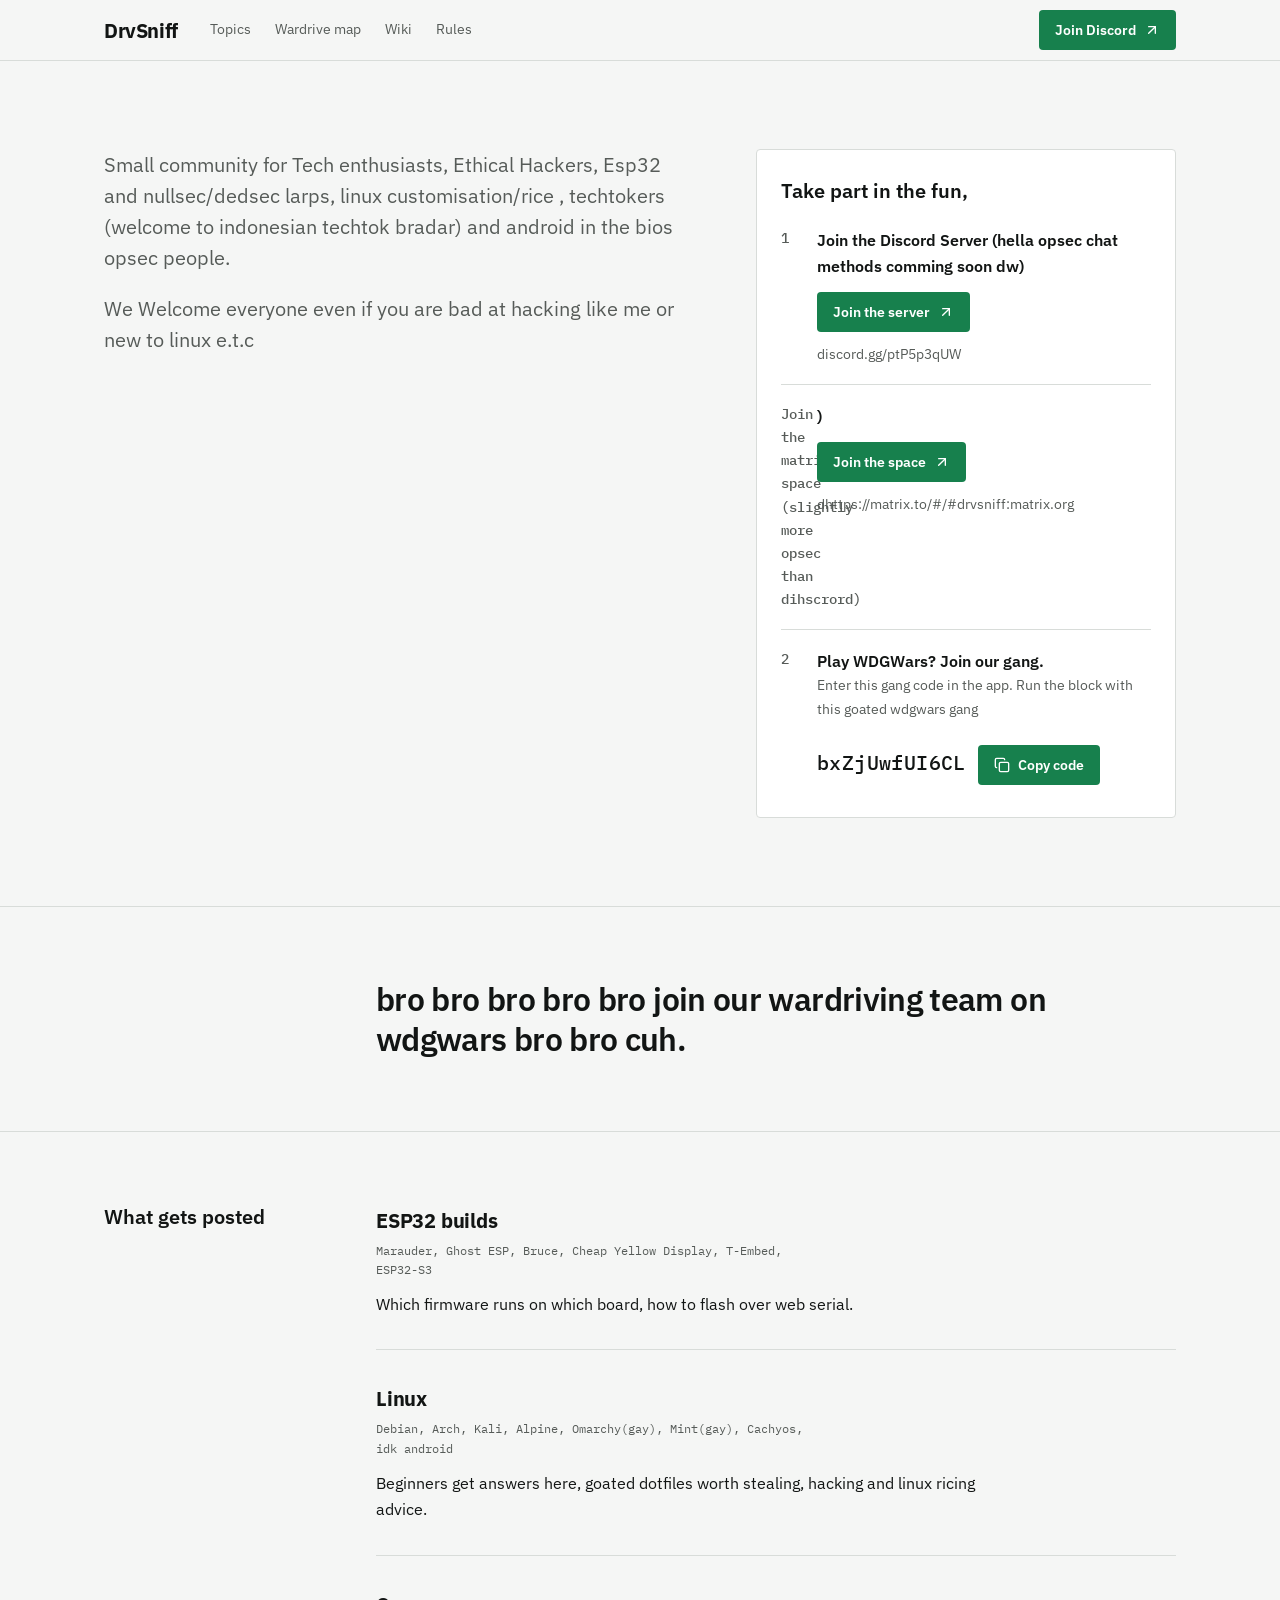
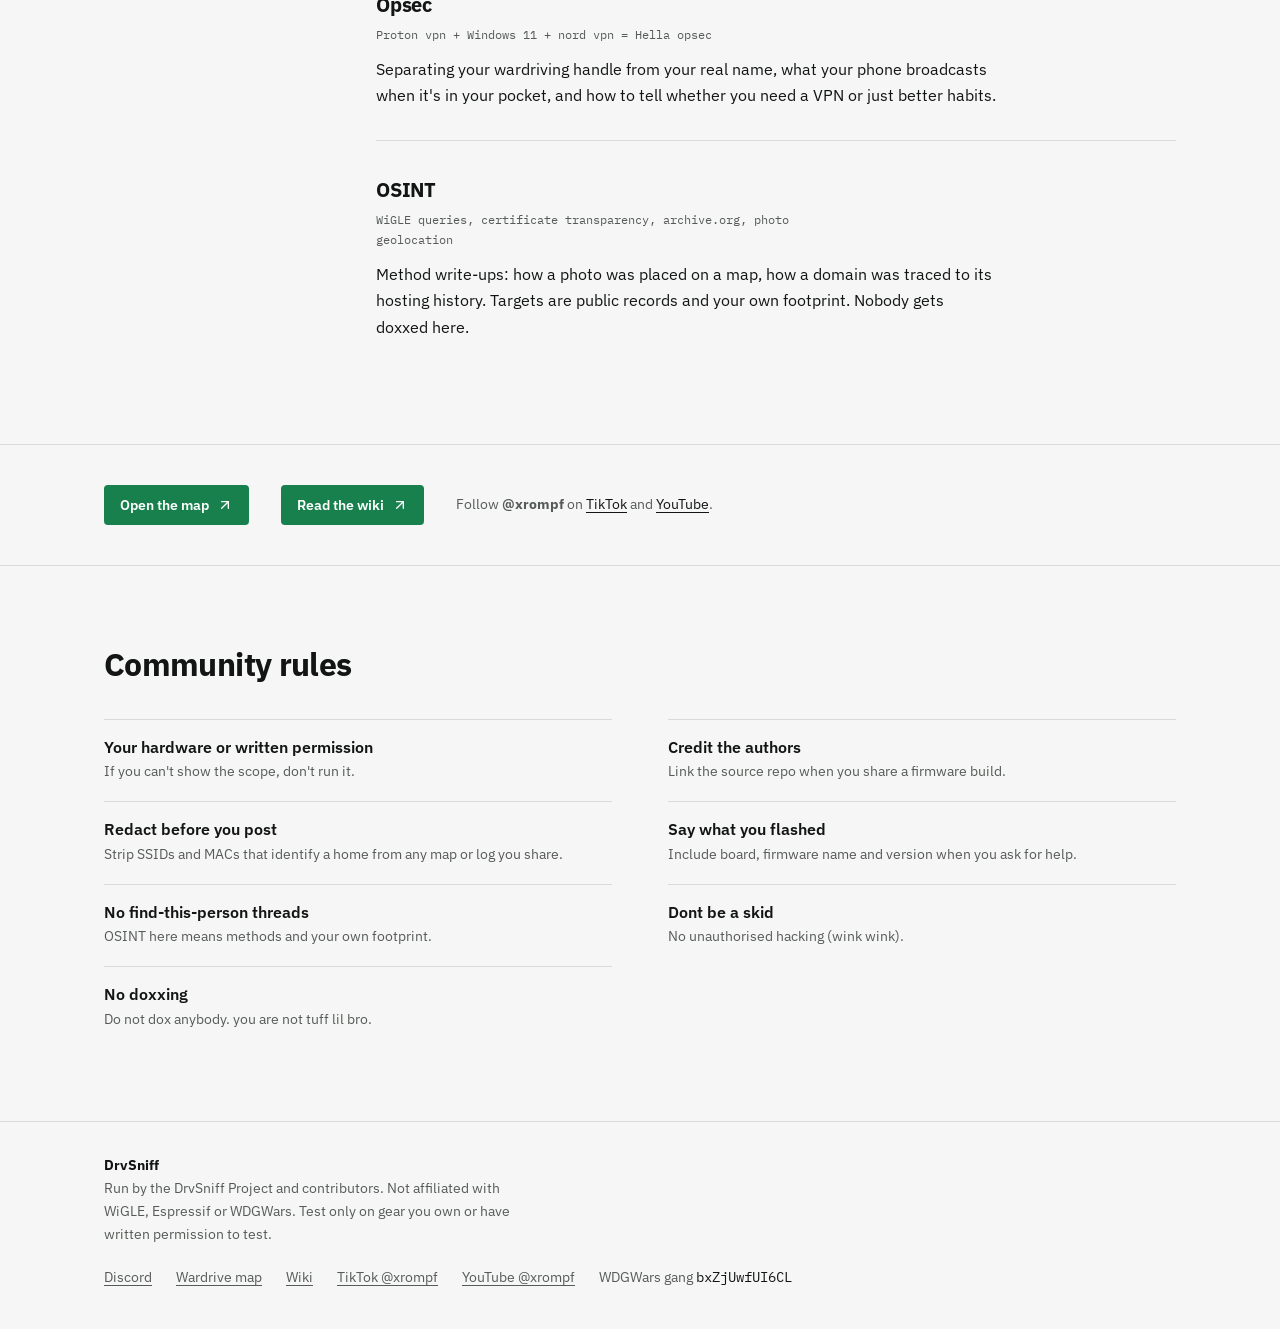
==== commit 21e2b470: "Update join instructions and headings in index.html" ====
--- a/index.html
+++ b/index.html
@@ -113,13 +113,19 @@
     <p class="lede">We Welcome everyone even if you are bad at hacking like me or new to linux e.t.c </p>
   </div>
   <div class="join">
-    <h2>Join in two steps</h2>
+    <h2>Take part in the fun,</h2>
     <ol>
       <li><span class="n">1</span><div>
-        <b>Open the Discord (hella opsec chat methods comming soon dw)</b><br>
+        <b>Join the Discord Server (hella opsec chat methods comming soon dw)</b><br>
         <a class="btn" href="https://discord.gg/ptP5p3qUW" target="_blank" rel="noopener">Join the server <svg class="ic" width="16" height="16"><use href="#i-ext"/></svg></a><br>
         <span class="fine">discord.gg/ptP5p3qUW</span>
-        
+
+         <li><span class="n">Join the matrix space (slightly more opsec than dihscrord)</span><div>
+        <b>)</b><br>
+        <a class="btn" href="https://matrix.to/#/#drvsniff:matrix.org" target="_blank" rel="noopener">Join the space <svg class="ic" width="16" height="16"><use href="#i-ext"/></svg></a><br>
+        <span class="fine">dhttps://matrix.to/#/#drvsniff:matrix.org</span>
+
+           
       </div></li>
       <li><span class="n">2</span><div>
         <b>Play WDGWars? Join our gang.</b>
